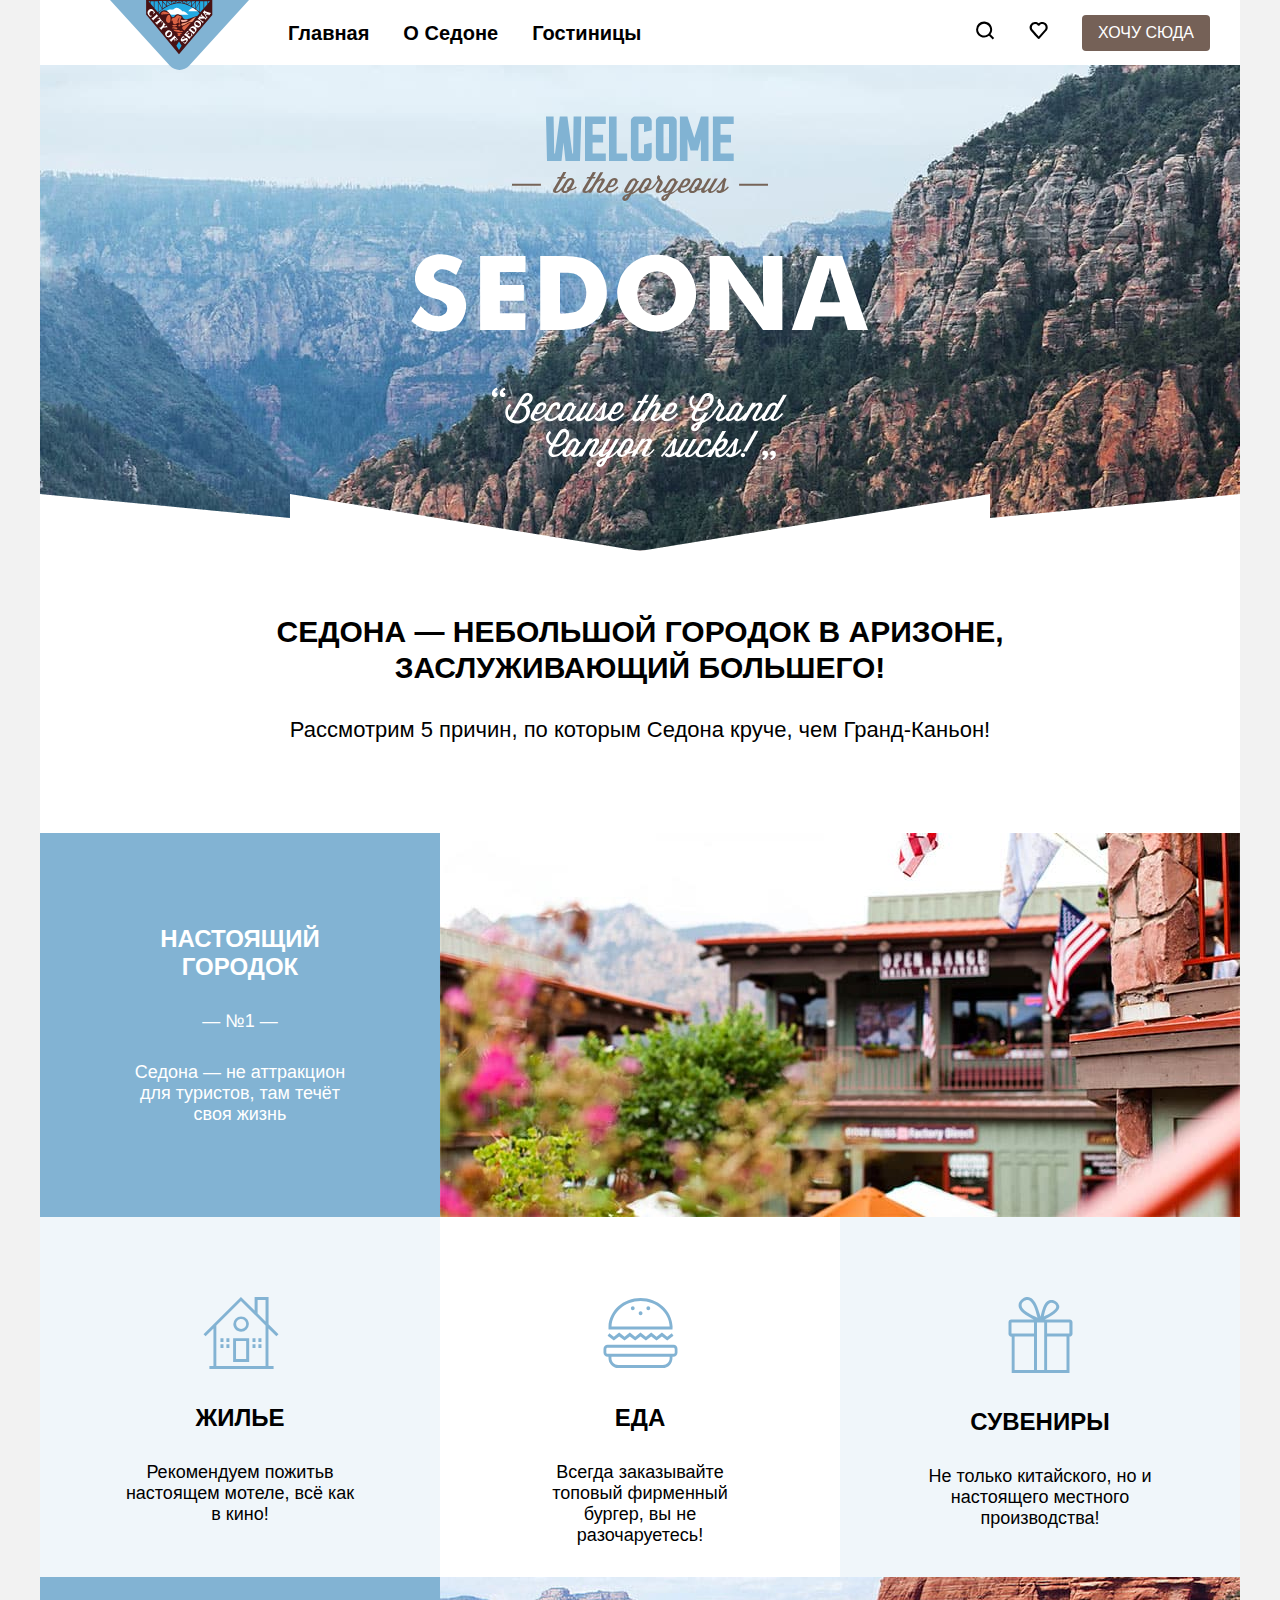
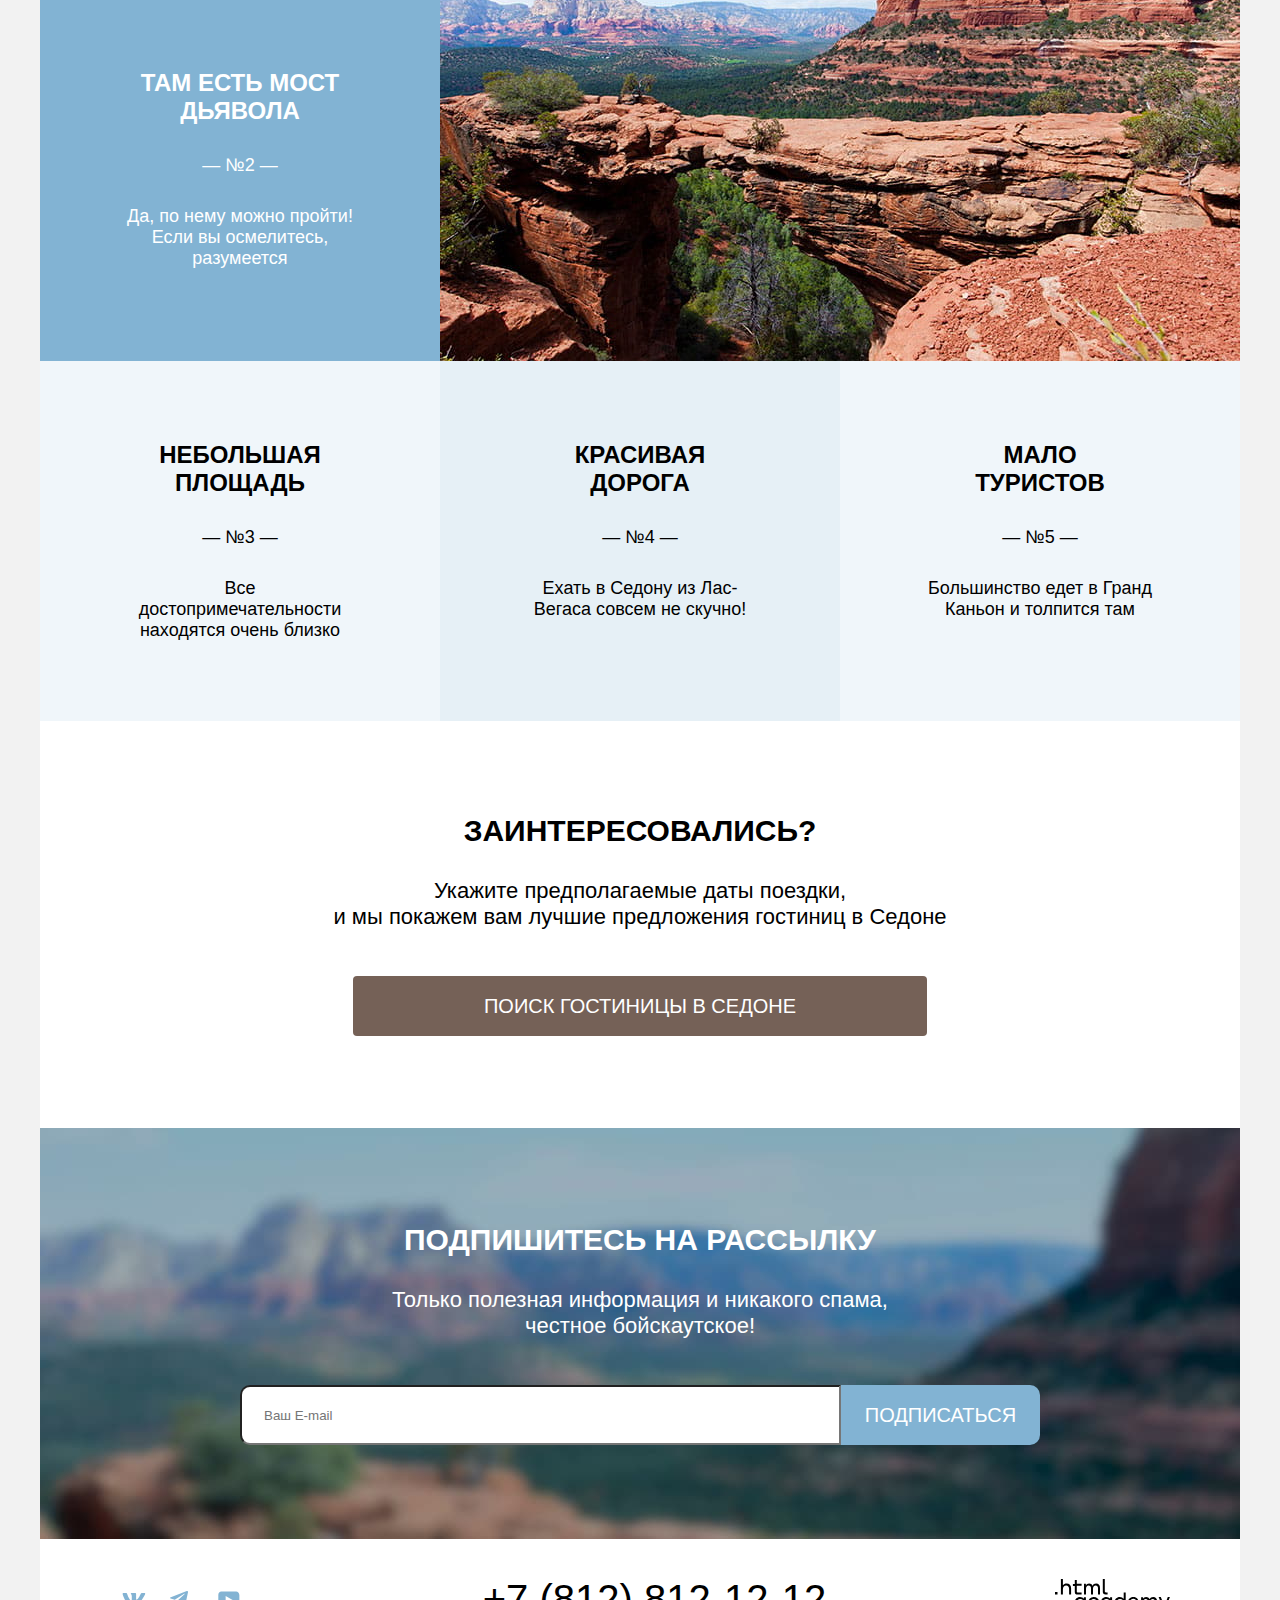
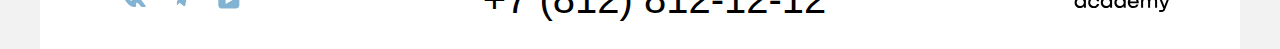
==== index.html @ fc31dc66 "стили" ====
<!DOCTYPE html>
<html lang="ru">
<head>
  <meta charset="UTF-8" />
  <meta http-equiv="X-UA-Compatible" content="IE=edge" />
  <meta name="viewport" content="width=device-width, initial-scale=1.0" />
  <link rel="stylesheet" href="styles/styles.css">
  <title>Седона</title>
</head>

<body>

  <!-- шапка сайта -->
  <header class="main_header">
    <nav class="navigation">
      <a href="index.html" class="navigation-logo">
        <img class="header-logo" src="images/logo.svg" width="139" height="70" alt="Логотип">
      </a>

      <div class="navigation-menu">
        <ul class="navigation-list">
          <li class="navigation-item">
            <a class="navigation-link" href="index.html">Главная</a>
          </li>
          <li class="navigation-item">
            <a class="navigation-link" href="about.html">О Седоне</a>
          </li>
          <li class="navigation-item">
            <a class="navigation-link" href="catalog.html">Гостиницы</a>
          </li>
        </ul>

        <!-- меню пользователя -->
        <ul class="navigation-user">
          <li class="navigation-item">
            <a class="navigation-link-user" href="#">
              <svg class="navigation-icon" aria-hidden="true" focusable="false" width="19" height="19" fill="none" xmlns="http://www.w3.org/2000/svg">
                <path fill="#000" d="m18.16 17.05-3.71-3.7c1-1.3 1.7-3 1.7-4.9 0-4.4-3.6-8-8.02-8a8.12 8.12 0 0 0-8.02 8.1 8.03 8.03 0 0 0 12.93 6.3l3.71 3.7 1.4-1.5Zm-10.03-2.5c-3.31 0-6.02-2.7-6.02-6a6.03 6.03 0 0 1 12.04 0c0 3.3-2.71 6-6.02 6Z"/>
              </svg>
              <span class="visually_hidden">
                Поиск
              </span>
            </a>
          </li>
          <li class="navigation-item">
            <a class="navigation-link-user" href="#">
              <svg class="navigation-icon" aria-hidden="true" focusable="false" width="19" height="17" fill="none" xmlns="http://www.w3.org/2000/svg">
                <path fill="#000" d="M9.58 17c-.3 0-.6-.1-.8-.4-5.42-6.1-6.73-7.5-7.03-7.9A5.4 5.4 0 0 1 6.16 0c1.31 0 2.51.5 3.52 1.3a5.47 5.47 0 0 1 9.03 4.1c0 1.3-.5 2.5-1.31 3.4l-7.02 7.9c-.2.2-.4.3-.8.3ZM3.56 7.5c.3.4 3.51 4 6.12 6.9l6.21-7c.5-.5.7-1.2.7-2 0-1.8-1.5-3.3-3.3-3.3-1 0-2 .5-2.71 1.3-.3.3-.6.4-.9.4-.3 0-.6-.2-.8-.4a3.7 3.7 0 0 0-2.71-1.3c-1.8 0-3.31 1.5-3.31 3.3-.1.9.3 1.6.7 2.1-.1 0-.1 0 0 0Z"/>
              </svg>
              <span class="visually_hidden">
                Избранное
              </span>
            </a>
          </li>
          <li class="navigation-item">
            <a class="button want-link" href="#">Хочу сюда</a>
          </li>
        </ul>
      </div>
    </nav>
  </header>
  <main class="main-container main_index">

    <!-- Главный баннер -->
    <section class="main_banner">
        <h1 class="visually_hidden">Седона</h1>
        <img class="welcome" src="images/welcome.svg" width="458 " height="352" alt="Приветствие">
        <div class="mask">
          <img src="images/mask.png" class="mask_image" width="1200px" height="57px">
        </div>
    </section>

    <div class="main_information">
      <p class="main_information_title">Седона — небольшой городок в Аризоне,<br>
        заслуживающий большего!</p>
      <p class="causes">Рассмотрим 5 причин, по которым Седона круче, чем Гранд-Каньон!</p>
    </div>

    <!-- Блок с преимуществами -->
    <section class="advantages">
      <h2 class="visually_hidden">Преимущества</h2>
      <ol class="advantages_list">
        <li class="advantages_item">
          <div class="advantages_item_block">
            <div class="advantages_block">
              <h3 class="advantages_title">Настоящий городок</h3>
              <p class="advantages_number">— №1 —</p>
              <p class="advantages_description">Седона — не аттракцион для туристов, там течёт своя жизнь</p>
            </div>
          </div>
          <img class="advanatages_image" src="images/photo-1.jpg" width="800" height="384" alt="Изображение отеля">
        </li>
        <div class="services">
          <ul class="advanatges_services">
            <li class="services_item">
              <div class="advantages_block">
                <img class="services_image" src="images/housing-icon.svg" alt="Иконка жилья">
                <h3 class="advantages_title">Жилье</h3>
                <p class="advantages_description">Рекомендуем пожитьв настоящем мотеле, всё как в кино!</p>
              </div>
            </li>
            <li class="services_item">
              <div class="advantages_block">
                <img class="services_image" src="images/meal-icon.svg" alt="Иконка еды">
                <h3 class="advantages_title item_food">Еда</h3>
                <p class="advantages_description">Всегда заказывайте топовый фирменный бургер, вы не разочаруетесь!</p>
              </div>
            </li>
            <li class="services_item">
              <div class="advantages_block">
                <img class="services_image" src="images/souvenirs-icon.svg" alt="Иконка подарка">
                <h3 class="advantages_title">Сувениры</h3>
                <p class="advantages_description">Не только китайского, но и настоящего местного производства!</p>
              </div>
            </li>
          </ul>
        </div>
        <li class="advantages_item">
          <div class="advantages_item_block">
            <div class="advantages_block">
              <h3 class="advantages_title">Там есть мост дьявола</h3>
              <p class="advantages_number">— №2 —</p>
              <p class="advantages_description">Да, по нему можно пройти! Если вы осмелитесь, разумеется</p>
            </div>
          </div>
          <img class="advanatages_image" src="images/photo-2.jpg" width="800" height="384" alt="Изображение каньона">
        </li>
        <div class="services">
          <ul class="advanatges_services">
            <li class="services_item ">
              <div class="advantages_block">
                <h3 class="advantages_title">Небольшая площадь</h3>
                <p class="advantages_number">— №3 —</p>
                <p class="advantages_description">Все достопримечательности находятся очень близко</p>
              </div>
            </li>
            <li class="services_item road_item">
              <div class="advantages_block">
                <h3 class="advantages_title">Красивая дорога</h3>
                <p class="advantages_number">— №4 —</p>
                <p class="advantages_description">Ехать в Седону из Лас-Вегаса совсем не скучно!</p>
              </div>
            </li>
            <li class="services_item">
              <div class="advantages_block">
                <h3 class="advantages_title">Мало <br>туристов</h3>
                <p class="advantages_number">— №5 —</p>
                <p class="advantages_description">Большинство едет в Гранд Каньон и толпится там</p>
              </div>
            </li>
          </ul>
        </div>
      </ol>
    </section>

    <!-- Форма поиска гостинницы -->
    <section class="question_block">
      <h2 class="visually_hidden">Форма поиска гостинницы</h2>
      <p class="title_text_question">Заинтересовались?</p>
      <p class="description_text">Укажите предполагаемые даты поездки,<br>и мы покажем вам лучшие предложения гостиниц в
        Седоне
      </p>
      <button class="search_button" type="submit">Поиск гостиницы в Седоне</button>
    </section>

    <!-- Форма подписи -->
    <section class="subscription">
      <h2 class="visually_hidden">Форма подписки на рассылку</h2>
      <p class="title_text_subscription">Подпишитесь на рассылку</p>
      <p class="description_text">Только полезная информация и никакого спама, <br>честное бойскаутское!</p>
      <form class="subscription_form" action="https://echo.htmlacademy.ru/courses" method="post">
        <input class="input_type_form" type="email" name="Ваш E-mail" placeholder="Ваш E-mail" required>
        <button class="subscription_button" type="submit">Подписаться</button>
      </form>
    </section>

  </main>

  <!-- Футер -->
  <footer>
    <div class="footer_container">
      <section class="social">
        <h2 class="visually_hidden">Ссылки на социальные сети</h2>
        <ul class="footer_social_list">
          <li class="footer_social_item">
            <a class="footer_social_link" href="#">
              <img class="social_icon" src="images/vk.svg" width="24" height="14" alt="Социальная сеть Вконтакте">
            </a>
          </li>
          <li class="footer_social_item">
            <a class="footer_social_link" href="#">
              <img class="social_icon" src="images/tg.svg" width="18" height="16" alt="Телеграм">
            </a>
          </li>
          <li class="footer_social_item">
            <a class="footer_social_link" href="#">
              <img class="social_icon" src="images/youtube.svg" width="22" height="18" alt="Ютуб">
            </a>
          </li>
        </ul>
      </section>
      <section class="footer_contacts">
        <h2 class="visually_hidden">Контакты</h2>
        <a class="contacts_phone" href="+7 (812) 812-12-12">+7 (812) 812-12-12</a>
      </section>
      <section class="footer_copiright">
        <h2 class="visually_hidden">Копирайт</h2>
        <a class="copiright_link" href="https://up.htmlacademy.ru/htmlcss/34/module/3/item/13" target="_blank">
          <img class="copiright" src="images/Logo-academy.svg" width="115" heigth="34" alt="Копирайт htmlacademy">
        </a>
      </section>
    </div>
  </footer>
</body>

</html>
---- styles/styles.css ----
@font-face {
  font-family: "PT Sans";
  src: url("fonts.woff2") format("woff2"),
       url("fonts.woff") format("woff");
  font-weight: 400;
  font-style: normal;
  font-display: swap;
}

@font-face {
  font-family: "PT Sans";
  src: url("fonts.woff2") format("woff2"),
       url("fonts.woff") format("woff");
  font-weight: 700;
  font-style: normal;
  font-display: swap;
}

.visually_hidden {
  position: absolute;
  width: 1px;
  height: 1px;
  margin: -1px;
  padding: 0;
  border: 0;
  clip: rect(0 0 0 0);
  overflow: hidden;
}

html {
  width: 1280px;
  height: auto;
  margin: 0 auto;
}

body {
  margin: 0 auto;
  display: flex;
  min-height: 100%;
  flex-direction: column;
  font-family: "PT-Sans", sans-serif;
  font-size: 18px;
  line-height: 21px;
  background-color: #f2f2f2;
  color: #000000;
  width: 1200px;
}

main {
  /*background-color: #FFFFFF;*/
  flex-grow: 1;
}

.main-container {
  flex-grow: 1;
}
.main-inner {
  flex-grow: 1;
}

button {
  font-family: inherit;
  font-size: 20px;
  line-height: 36px;
  color: #FFFFFF;
  text-transform: uppercase;
  text-align: center;
}

/* шапка сайта */

.navigation-logo{
  display: block;
  margin-left: 70px;
  width: 139px;
  margin-bottom: -10px;
  z-index: 1;
}

.navigation {
  display: flex;
  width: 100%;
  margin: 0 auto;
  background-color: #FFFFFF;
}

.navigation-menu {
  display: flex;
  width: 1200px;
  margin: 0 auto;
}

.navigation-list {
  display: flex;
  flex-wrap: wrap;
  padding: 0;
  margin: 0;
  width: 390px;
  margin-right: auto;
  margin-left: 39px;
  align-items: center;
}

/* меню пользователя */
.navigation-user {
  display: flex;
  flex-wrap: nowrap;
  padding: 0;
  margin: 0;
  width: 264px;
  align-items: center;
}

.navigation-item {
  align-items: center;
  margin-right: 34px;
  list-style-type: none;
  /*padding: 12px 24px;*/
}

.navigation-item:last-child {
  margin-right: 0;
}

.navigation-link{
  /*position: relative;*/
  display: block;
  color: #000000;
  font-size: 20px;
  line-height: 26px;
  font-weight: 700;
  text-align: center;
  text-decoration: none;
}

.navigation-link:hover {
  display: inline;
  border-bottom: 2px solid #756257;
  padding-bottom: 20px;
}

.navigation-icon {
  top: 0;
  right: 0;
  bottom: 0;
  left: 0;
  margin: auto;
  fill: #000000;
}

.button {
  display: inline-block;
  box-sizing: border-box;
  border: none;
  text-align: center;
  font-size: 16px;
  line-height: 20px;
  padding: 8px 16px;
  background-color: #756157;
  color: #FFFFFF;
  text-transform: uppercase;
  border-radius: 4px;
  cursor: pointer;
  text-decoration: none;
}

.want-link:hover {
  background-color: #615048;
}

.want-link:focus-visible {
  background-color: #615048;
}

.want-link:active {
  background-color: #756157;
  color:rgba(255, 255, 255, 0.3);
  cursor: default;
}

/* основной контент */
.main_index {
  background-color: #9c9797;
}

.main_banner {
 background-image: url("../images/main-banner.jpg");
 background-size: 100% auto;
 background-repeat: no-repeat;
 padding-top: 51px;
 }

.mask {
  width: 100%;
  height: 57px;
}

.welcome {
  display: block;
  margin: 0 auto;
  margin-bottom: 26px;

}

.main_information {
  background-color: #FFFFFF;
  font-size: 30px;
  line-height: 36px;
  font-weight: 700;
  text-align: center;
  text-transform: uppercase;
  padding-top: 63px;
  padding-bottom: 90px;
 }

.main_information_title {
  margin-top: 0;
  margin-bottom: 31px;
}

 .causes {
  font-size: 22px;
  line-height: 26px;
  font-weight: 400;
  text-align: center;
  text-transform: none;
  margin-top: 0;
  margin-bottom: 0;
 }

.advantages {
  background-color: #ffffff;
}

.advantages_list {
  display: flex;
  flex-direction: column;
  margin: 0;
  padding: 0;
}

 .advantages_item {
  display: flex;
  text-align: center;
  width: 100%;
 }

.services {
  width: 100%;
}

.advanatges_services {
  display: flex;
  justify-content: space-between;
  text-align: center;
  padding: 0;
  width: 100%;
}

.services_item {
  display: flex;
  flex-direction: column;
  width: 400px;
  padding: 80px 85px;
  background-color:#ffffff;
}

.services_image {
  margin-bottom: 30px;
}

.services_item:nth-child(2n+1) {
  background: rgba(131, 179, 211, 0.12);
}

.item_food {
  background-color: rgba(255, 255, 255, 1);
}

.road_item {
 background-color: rgba(131, 179, 211, 0.2);
}

.advantages_item_block {
  background-color: #82B3D3;
  color: #FFFFFF;
  text-align: center;
  padding: 92px 85px;
 }

.advantages_block {
  display: block;
  width: 230px;
  height: 200px;
}

 .advantages_title {
  font-size: 24px;
  line-height: 28px;
  text-transform: uppercase;
  margin-top: 0;
  margin-bottom: 30px;
 }

 .advantages_number {
  margin-top: 0;
  margin-bottom: 30px;
 }

 .advantages_description {
  font-size: 18px;
  line-height: 21px;
  margin: 0;
 }

 /* форма с вопросом */
.question_block {
  background-color: #FFFFFF;
  text-align: center;
  font-size: 22px;
  line-height: 26px;
  padding-top: 92px;
  padding-bottom: 92px;
}

.title_text_question {
  font-size: 30px;
  line-height: 36px;
  font-weight: 700;
  text-transform: uppercase;
  margin-top: 0;
  margin-bottom: 29px;
}

.description_text {
  margin-top: 0;
  margin-bottom: 56px;
}

.search_button {
  border-style: none;
  width: 574px;
  height: 60px;
  padding: 12px 16px;
  background-color: #756157;
  border-radius: 4px;
}

/* Форма подписи */
.form {
  width: 800px;
}

.subscription_form {
  display: flex;
  width: 800px;
  margin: 0 auto;
}

 .subscription {
  display: flex;
  flex-direction: column;
  background-color: #82B3D3;
  background-image: url("../images/shape-background.jpg");
  background-size: 100% auto;
  background-repeat: no-repeat;
  color: #FFFFFF;
  font-size: 22px;
  line-height: 26px;
  text-align: center;
  font-size: 22px;
  line-height: 26px;
  padding: 94px 0;
 }

 .title_text_subscription {
  font-size: 30px;
  line-height: 36px;
  font-weight: 700;
  text-transform: uppercase;
  margin-top: 0;
  margin-bottom: 29px;
}

.description_text {
  margin-bottom: 46px;
  font-weight: 400;
}

.input_type_form {
  display: block;
  width: 556px;
  padding: 20px 22px;
  border-radius: 10px 0px 0px 10px;
}

.subscription_button {
  border-style: none;
  width: 200px;
  height: 60px;
  border-radius: 0 10px 10px 0;
  padding: 12px 16px;
}

/* Футер */
footer {
  background-color: #FFFFFF;
}

.footer_container {
  display: flex;
  justify-content: space-between;
  width: 1060px;
  margin: 0 auto;
  padding-top: 40px;
  padding-bottom: 30px;
}

.footer_social_list {
  display: flex;
  flex-wrap: wrap;
  list-style-type: none;
  margin: 0;
  padding-left: 0;
}

.footer_social_item {
  align-items: center;
  width: 48px;
  height: 40px;
}

.footer_social_link {
  display: block;
  width: 24px;
  height: 18px;
  padding: 12px;
  background-color: #FFFFFF;
  align-content: center;
}

.vk {
  background-image: url("images/vk.svg");
}

.social {
  max-width: 144px;
}

.footer_contacts {
  display: flex;
  max-width: 720px;
  justify-content: center;
}

.contacts_phone {
  font-size: 40px;
  line-height: 40px;
  text-align: center;
  text-decoration: none;
  color: #000000;
}

.inner-header-title {
  margin-top: 0;
  margin-bottom: 10px;
  font-size: 60px;
  line-height: 78px;
}

/* хлебные крошки */
.breadcrumbs_block {
  margin-bottom: 40px;
}

.breadcrumbs {
  display: flex;
  flex-direction: row;
  flex-wrap: nowrap;
  margin: 0;
  padding: 0;
}

.breadcrumbs-item {
  list-style-type: none;
  margin-right: 10px;

}

.breadcrumbs-link {
  /*display: block;*/
  font-weight: 400;
  font-size: 16px;
  line-height: 21px;
  color: #FFFFFF;
  text-decoration: none;
}

.breadcrumbs-item:last-child {
  margin-right: 0;
}

.navigation_arrow {
  /*display: block;*/
  padding: 0 auto;
  width: 7px;
  height: 8px;
  margin-right: 1px;
  align-items: center;
}

.filter-block {
  width: 1060px;
  margin: 35px auto 70px auto;
}

.catalog-products {
  background-color: #82B3D3;
  background-image: url("../images/background-filter.jfif");
  background-size: 100% auto;
  background-repeat: no-repeat;
  color: #FFFFFF;
  font-weight: 700;
  border: 1px solid rgba(0,0,0,0);
  background-clip: padding-box;
}

.catalog-filter {
  display: flex;
}

.catalog_filter_wrapper {
  display: flex;
}

.filter_form {
  display: flex;
}

.range {
  display: flex;
  flex-direction: column;
}

.range_wrapper_inputs {
  display: flex;
}

.catalog_filter_label {
  position: absolute;
  right: 14px;
  font-weight: 400;
  color: #fff;
  opacity: 0.3;
}


.min,
.max {
  position: relative;
}

.max {
  margin-left: -2px;
}

.range_input {
  width: 144px;
  background-color:rgba(255, 255, 255, 0);
  border: 2px solid #FFFFFF;
  color: #fff;
}

.min_input,
.max_input {
  padding: 14px 14px 14px 18px;
}

.min_input {
  border-radius: 4px 0 0 4px;
}
.max_input {
  border-radius: 0 4px 4px 0;
}

.hotel-cards {
  display: flex;
  flex-direction: column;
  margin: 0 auto;
  background-color: #FFFFFF;
}

.hotel-cards::after {
  content:'';
  position: relative;
  bottom: 115px;
  left: 72px;
  width: 1055px;
  border-bottom: 1px solid #E6E6E6;
  transform: rotate(180deg);
}

.hotel-cards-wrapper {
  display: flex;
  width: 1060px;
  margin: 50px auto 56px;
}

.catalog-filter-title {
  font-size: 20px;
  line-height: 26px;
}

.catalog-filter-item {
  font-size: 18px;
  line-height: 21px;
  font-weight: 400;
}

.button_accept {
  width: 160px;
  height: 48px;
  border: none;
  border-radius: 4px;
  font-size: 16px;
  line-height: 20px;
  font-weight: 700;
  text-align: center;
  background-color: #82B3D3;
  cursor: pointer;
}

.button_accept:hover {
  background-color:#68A2CA;
}

.button_accept:focus-visible {
  background-color:#68A2CA;
  }

.button_accept:active {
  background-color:#82B3D3;
  color: rgba(255, 255, 255, 0.3);
}

.reset-links {
  font-size: 16px;
  line-height: 20px;
  font-weight: 400;
  text-align: center;
  cursor: pointer;
}

.reset-links:hover {
  opacity: 0.6;
}

.reset-links:focus-visible {
  border: 3px solid #83B3D3;
}
.reset-links:active {
  opacity: 0.3;
}

/* панель сортировки */
.number_of_hotels {
  font-size: 30px;
  line-height: 36px;
  font-weight: 700;
  text-transform: uppercase;
  margin-top: 0;
  margin-bottom: 0;
  margin-right: 191px;
}

.grid_toggle_wrapper {
  display: flex;
  width: 170px;
  height: 48px;
  align-items: center;
  justify-content: center;

}

.card_grid_toggle {
  padding: 14px 15px;
  margin-right: 8px;
  border: 2px solid #E5E5E5;
  border-radius: 4px;
  width: 16px;
  height: 14px;

}

.card_grid_toggle:last-child {
margin-right: 0;
}

.card_grid_toggle:hover {
  border: 2px solid #000000;
}

.card_grid_toggle:focus-visible {
  border: 2px solid #68A2CA;
}

.card_grid_toggle:active {
  border: 2px solid #000000;
}

.select-control {
  display: block;
  font-family: "PT-Sans", sans-serif;
  font-size: 18px;
  margin-right: 78px;
}

.sorting_container {
  margin-right: auto;
}

/* карточка товара */
.card {
  display: flex;
  width: 340px;
  flex-grow: 1;
}

.product-list {
  display: grid;
  gap: 20px;
  grid-template-columns: 340px 340px 340px;
  margin-left: auto;
  margin-right: auto;
  padding-left: 0;
  width: 1060px;
}

.product-card-content {
  display: flex;
  flex-direction: column;
  padding: 20px;
  width: 300px;
  /*flex-grow: 1;*/
}

.card-text {
  display: flex;
  flex-direction: column;
  flex-grow: 1;
}

.card-button {
  display: flex;
  flex-direction: column;
  margin-top: auto;
}

.product-card-title {
  font-size: 24px;
  line-height: 28px;
}

.product-card-link {
  text-decoration: none;
  color: #000000;
  /*align-content: center;*/
  width: 300px;
}

.product-card-image {
  margin-left: auto;
  margin-right: auto;
}

.product-card-price {
  color: #000000;
  font-weight: 400;
}

.product-card-button {
  font-size: 16px;
  line-height: 20px;
  text-align: center;
  text-decoration: none;
  width: 140px;
}

.detailed {
  background-color: #756157;
  color: #FFFFFF;
  text-transform: uppercase;
}

.detailed:hover {
  background-color:#615048;
}

.detailed:focus-visible {
  background-color:#615048;
  }

.detailed:active {
  background-color:#756157;
  color: rgba(255, 255, 255, 0.3);
}


.favourites {
  background-color: #82B3D3;
  color: #FFFFFF;
  text-transform: uppercase;
}

.favourites:hover {
  background-color:#68A2CA;
}

.favourites:focus-visible {
  background-color:#68A2CA;
  }

.favourites:active {
  background-color:#82B3D3;
  color: rgba(255, 255, 255, 0.3);
}

.card:nth-child(2) .favourites {
  background-color:#7DB54F;
  color: #ffffff;
}


.product-rating {
  font-size: 16px;
  line-height: 20px;
  text-align: center;
  text-decoration: none;
  text-transform: uppercase;
}

.product-rating{
  width: 140px;
  background-color: #F2F2F2;
}

/* Пагинация */
.pagination {
  display: grid;
  width: 400px;
  grid-template-columns: 68px 68px 68px 68px 68px 60px;
  grid-template-rows: 60px;
  row-gap: 8px;
  margin: 0;
  padding-left: 0;
}

.paginaton-item {
  display: block;
  list-style-type: none;
  text-align: center;
}

.pagination-link {
  display: block;
  width: 60px;
  height: 60px;
  box-sizing: border-box;
  padding: 12px 24px;
  font-size: 20px;
  line-height: 36px;
  font-weight: 700;
  text-decoration: none;
  color: #FFFFFF;
  background-color: #82B3D3;
  border-radius: 4px;
}

.pagination-link:last-child {
  padding: 12px 18px;
}

.pagination-link:hover {
  background-color: #68A2CA;
 }

.pagination-link:focus-visible {
  background-color: #68A2CA;
 }

.pagination-link:active {
  background-color: #82B3D3;
  color: rgba(255, 255, 255, 0.3);
 }

.first-link {
  color:#000000;
  background-color: #F2F2F2;
}
.first-link:hover {
  color:#000000;
  background-color: #F2F2F2;
}

.first-link:active {
  color:#000000;
  background-color: #F2F2F2;
}

.pagination-block {
  display: flex;
  flex-direction: row;
  justify-content: space-between;
  width: 1056px;
  margin: 30px auto 25px;
}

.number-of-cards {
  display: flex;

}

/* Форма подписи */
.subscription_inner {
  display: flex;
  flex-direction: column;
  color: #000000;
  background-color: #ffffff;
  font-size: 22px;
  line-height: 26px;
  text-align: center;
  font-size: 22px;
  line-height: 26px;
  padding: 94px 0;
}

.subscription_button {
  background-color: #82B3D3;
  color: #FFFFFF;
}

.subscription_button:hover {
  background-color:#68A2CA;
}

.subscription_button:focus-visible {
  background-color:#68A2CA;
  }

.subscription_button:active {
  background-color:#82B3D3;
  color: rgba(255, 255, 255, 0.3);
}

.title_inner {
  color: #000000;
}

.description_inner {
  color: #000000;
}
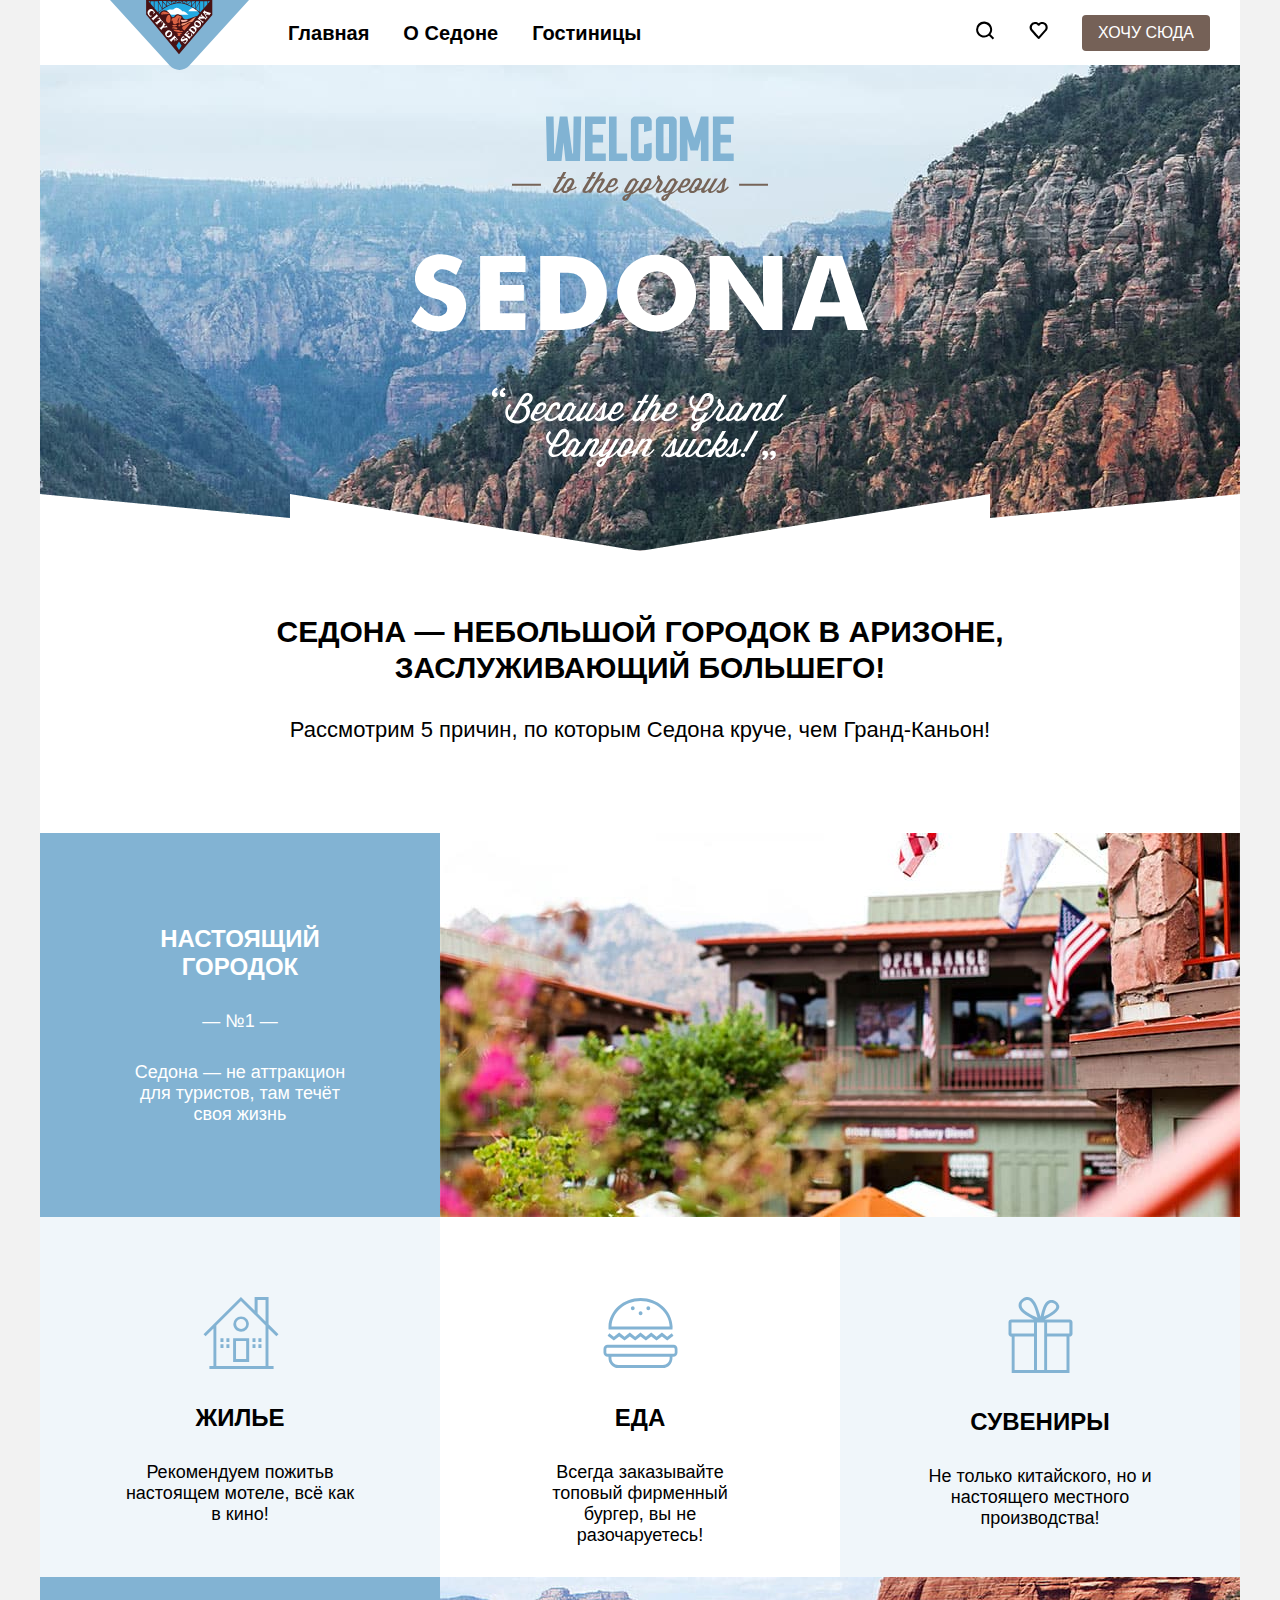
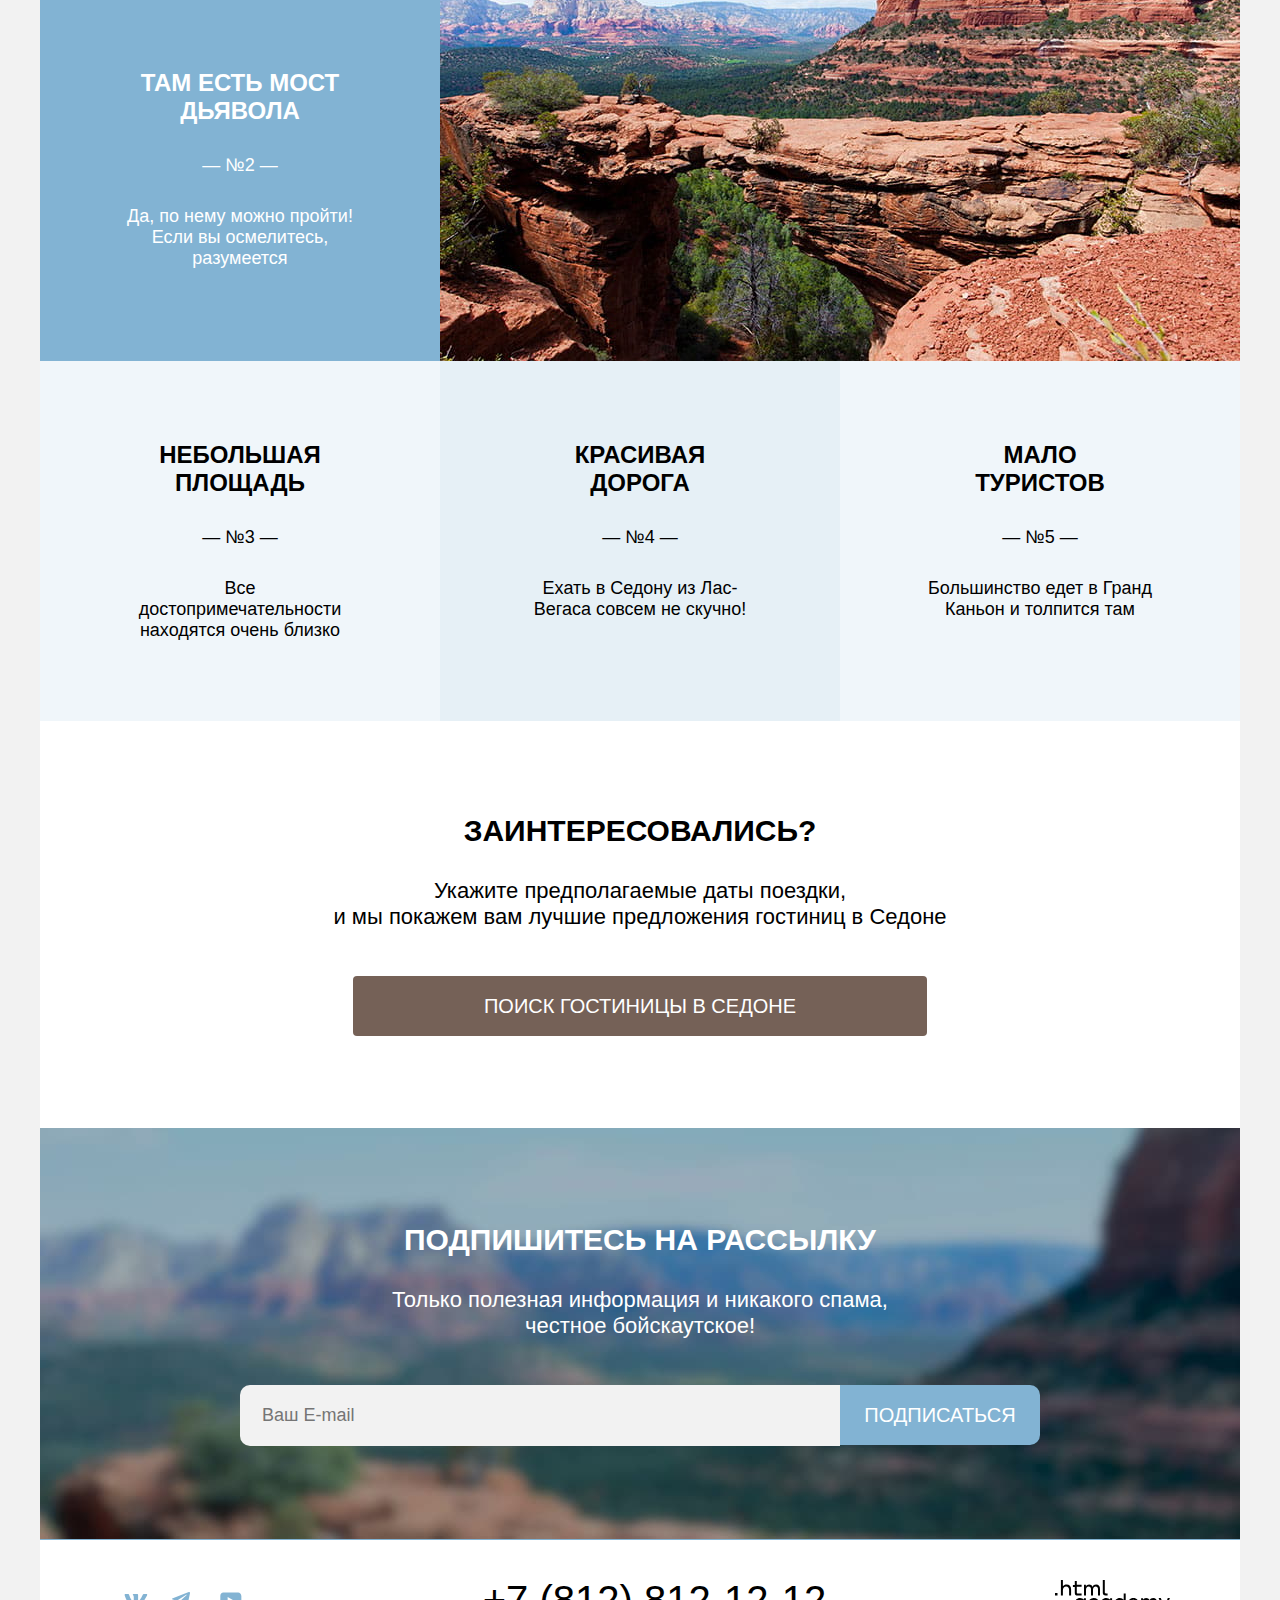
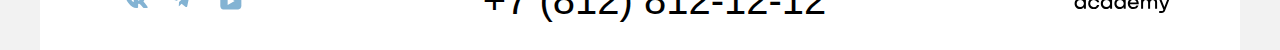
==== commit 5db11983: "23" ====
--- a/index.html
+++ b/index.html
@@ -16,7 +16,6 @@
       <a href="index.html" class="navigation-logo">
         <img class="header-logo" src="images/logo.svg" width="139" height="70" alt="Логотип">
       </a>
-
       <div class="navigation-menu">
         <ul class="navigation-list">
           <li class="navigation-item">
--- a/styles/styles.css
+++ b/styles/styles.css
@@ -115,7 +115,6 @@
   align-items: center;
   margin-right: 34px;
   list-style-type: none;
-  /*padding: 12px 24px;*/
 }
 
 .navigation-item:last-child {
@@ -123,7 +122,6 @@
 }
 
 .navigation-link{
-  /*position: relative;*/
   display: block;
   color: #000000;
   font-size: 20px;
@@ -199,7 +197,6 @@
   display: block;
   margin: 0 auto;
   margin-bottom: 26px;
-
 }
 
 .main_information {
@@ -432,15 +429,11 @@
 
 .footer_social_link {
   display: block;
-  width: 24px;
+  width: 21px;
   height: 18px;
-  padding: 12px;
+  padding: 12px 14px;
   background-color: #FFFFFF;
   align-content: center;
-}
-
-.vk {
-  background-image: url("images/vk.svg");
 }
 
 .social {
@@ -468,6 +461,67 @@
   line-height: 78px;
 }
 
+.social-icon-vk {
+  fill: #83B3D3;
+}
+
+.social-icon-vk:hover {
+  fill: #68A2CA;
+}
+
+.social-icon-vk:active {
+  fill: rgba(104, 162, 202, 0.3);
+}
+
+.social-icon-tg {
+  fill: #83B3D3;
+}
+
+.social-icon-tg:hover {
+  fill: #68A2CA;
+}
+
+.social-icon-tg:active {
+  fill: rgba(104, 162, 202, 0.3);
+}
+
+.social-icon-yt {
+  fill: #83B3D3;
+}
+
+.social-icon-yt:hover {
+  fill: #68A2CA;
+}
+
+.social-icon-yt:active {
+  fill: rgba(104, 162, 202, 0.3);
+}
+
+.contacts_phone {
+  color: #000000;
+}
+
+.contacts_phone:hover {
+  color: #756157;
+}
+
+.contacts_phone:active {
+  color: rgba(117, 97, 87, 0.3);
+}
+
+.logo-academy {
+  fill: #000000;
+}
+
+.logo-academy:hover {
+  fill: #756157;
+}
+
+.logo-academy:active {
+  fill: rgba(117, 97, 87, 0.3);
+}
+
+
 /* хлебные крошки */
 .breadcrumbs_block {
   margin-bottom: 40px;
@@ -484,11 +538,22 @@
 .breadcrumbs-item {
   list-style-type: none;
   margin-right: 10px;
-
-}
+}
+
+.breadcrumbs-icon {
+  fill: #ffffff;
+}
+
+.breadcrumbs-icon:hover {
+  fill: rgba(255, 255, 255, 0.6);
+}
+
+.breadcrumbs-icon:active {
+  fill: rgba(255, 255, 255, 0.3);
+}
+
 
 .breadcrumbs-link {
-  /*display: block;*/
   font-weight: 400;
   font-size: 16px;
   line-height: 21px;
@@ -501,7 +566,6 @@
 }
 
 .navigation_arrow {
-  /*display: block;*/
   padding: 0 auto;
   width: 7px;
   height: 8px;
@@ -525,55 +589,241 @@
   background-clip: padding-box;
 }
 
-.catalog-filter {
-  display: flex;
+/* Фильтра */
+
+.catalog-filter-group {
+  padding: 0;
+  border: none;
+  width: 150px;
+}
+
+.catalog-filter-list {
+  list-style-type: none;
+  margin-top: 30px;
+  padding: 0;
+  margin-bottom: 0;
+}
+
+.catalog-filter-item {
+  font-size: 18px;
+  line-height: 21px;
+  font-weight: 400;
+  margin-bottom: 15px;
+}
+
+.catalog-filter-item:last-child {
+  margin-bottom: 0;
+}
+
+
+/* Фильтр инфраструктуры */
+.catalog_filter_infrastructure {
+  display: flex;
+  width: 150px;
+  height: 150px;
+}
+
+.control {
+  position: relative;
+  display: block;
+}
+
+.control-mark {
+  position: absolute;
+  top: 0;
+  left: 0;
+  width: 20px;
+  height: 20px;
+  background-color: #fff;
+  border-radius: 4px;
+}
+
+.control-label {
+  margin-left: 40px;
+}
+
+.control:hover .control-mark {
+  background: rgba(255, 255, 255, 0.6);
+}
+
+.control:active .control-mark {
+  background: rgba(255, 255, 255, 0.3);
+}
+
+.control-input:disabled .control-mark {
+  border-color: #242424;
+}
+
+.control-input[type="checkbox"]:checked + .control-mark::after,
+.control-input[type="checkbox"]:checked + .control-mark::before {
+  position: absolute;
+  top: 0;
+  left: 4px;
+  width: 12px;
+  height: 10px;
+  content: url("../images/Vector_check.svg");
+}
+
+
+/* Фильтр тип жилья */
+.catalog_filter_live {
+  width: 146px;
+  margin-left: 70px;
+}
+.control-mark-radio {
+  position: absolute;
+  top: 0;
+  left: 0;
+  width: 21px;
+  height: 21px;
+  background-color: #fff;
+  border-radius: 50%;
+}
+
+.control-input[type="radio"]:checked + .control-mark-radio::before {
+  content: "";
+  position: absolute;
+  top: 5px;
+  left: 5px;
+  width: 11px;
+  height: 11px;
+  border-radius: 50%;
+  background-color: #242424
+}
+
+.control:hover .control-mark-radio {
+  background: rgba(255, 255, 255, 0.6);
+}
+
+.control:active .control-mark-radio {
+  background: rgba(255, 255, 255, 0.3);
+}
+
+.control-input:disabled .control-mark-radio {
+  border-color: #242424;
+}
+
+/* Label */
+.control-label {
+  font-weight: 400;
+  line-height: 21px;
 }
 
 .catalog_filter_wrapper {
   display: flex;
+  flex-grow: 150px 145px 518px;
+}
+
+.group_price {
+  display: flex;
+  margin-top: 34px;
+  width: 518px;
 }
 
 .filter_form {
-  display: flex;
+  flex-wrap: wrap;
+  width: 518px;
+  margin-left: 176px;
+}
+
+.control-input {
+  text-decoration: none;
 }
 
 .range {
   display: flex;
   flex-direction: column;
+  width: 288px;
+}
+
+.range_scale {
+  position: relative;
+  height: 4px;
+  margin-top: 32px;
+  background-color: rgba(255,255,255,0.3);
+}
+
+.range_bar {
+  position: absolute;
+  height: 4px;
+  background-color: rgba(255,255,255,1);
+}
+
+.range_toggle {
+  position: absolute;
+  width: 20px;
+  height: 20px;
+  background: #fff;
+  border: none;
+  border-radius: 5px;
+}
+
+.range_toggle:hover {
+  box-shadow: 0px 4px 10px rgba(0, 0, 0, 0.25);
+}
+
+.range_toggle:focus-visible {
+  border: 3px solid #83B3D3;
+  box-shadow: 0px 4px 10px rgba(0, 0, 0, 0.25);
+}
+.range_toggle:active {
+  border: 2px solid #83B3D3;
+  box-shadow: 0px 7px 15px rgba(0, 0, 0, 0.4);
+}
+.toggle_min {
+  top: -8px;
+}
+
+.toggle_max {
+  top: -8px;
+  right: -10px;
 }
 
 .range_wrapper_inputs {
   display: flex;
+  width: 288px;
+  height: 48px
+}
+
+.range_input {
+  background-color:rgba(255, 255, 255, 0);
+  width: 108px;
+  border: 2px solid #FFFFFF;
+  color: #fff;
+  appearance: textfield;
+  font-weight: 400;
+  font-size: 18px;
+  line-height: 21px;
+  padding: 14px 14px 14px 18px;
+}
+
+.range_input::-webkit-outer-spin-button,
+.range_input::-webkit-inner-spin-button {
+  appearance: none;
+  margin: 0;
 }
 
 .catalog_filter_label {
   position: absolute;
-  right: 14px;
+  right: 15px;
+  top: 14px;
   font-weight: 400;
   color: #fff;
   opacity: 0.3;
 }
 
-
 .min,
 .max {
   position: relative;
+  display: flex;
+  width: 142px;
+  height: 48px;
 }
 
 .max {
-  margin-left: -2px;
-}
-
-.range_input {
-  width: 144px;
-  background-color:rgba(255, 255, 255, 0);
-  border: 2px solid #FFFFFF;
-  color: #fff;
-}
-
-.min_input,
-.max_input {
-  padding: 14px 14px 14px 18px;
+  margin-left: 0;
+  left: 0;
+  right: 0;
 }
 
 .min_input {
@@ -581,6 +831,14 @@
 }
 .max_input {
   border-radius: 0 4px 4px 0;
+}
+
+.button-block {
+  display: flex;
+  flex-direction: column;
+  width: 160px;
+  margin-left: 70px;
+  flex-direction: column;
 }
 
 .hotel-cards {
@@ -600,7 +858,8 @@
   transform: rotate(180deg);
 }
 
-.hotel-cards-wrapper {
+.sorting-cards-wrapper {
+  position: relative;
   display: flex;
   width: 1060px;
   margin: 50px auto 56px;
@@ -609,17 +868,14 @@
 .catalog-filter-title {
   font-size: 20px;
   line-height: 26px;
-}
-
-.catalog-filter-item {
-  font-size: 18px;
-  line-height: 21px;
-  font-weight: 400;
+  padding-left: 0;
 }
 
 .button_accept {
   width: 160px;
   height: 48px;
+  padding: 0;
+  margin-bottom: 20px;
   border: none;
   border-radius: 4px;
   font-size: 16px;
@@ -675,7 +931,7 @@
 
 .grid_toggle_wrapper {
   display: flex;
-  width: 170px;
+  width: 160px;
   height: 48px;
   align-items: center;
   justify-content: center;
@@ -683,13 +939,12 @@
 }
 
 .card_grid_toggle {
-  padding: 14px 15px;
+  padding: 16px 16px;
   margin-right: 8px;
   border: 2px solid #E5E5E5;
   border-radius: 4px;
   width: 16px;
   height: 14px;
-
 }
 
 .card_grid_toggle:last-child {
@@ -708,32 +963,63 @@
   border: 2px solid #000000;
 }
 
+
+/* Сортировка */
+
 .select-control {
-  display: block;
+  width: 290px;
+  padding: 14px 20px;
   font-family: "PT-Sans", sans-serif;
   font-size: 18px;
-  margin-right: 78px;
+  margin-right: 0;
+  background-image: url("../images/arrow-select.svg");
+  background-repeat: no-repeat;
+  background-position: right 20px center;
+  border: 2px solid #E5E5E5;
+  border-radius: 4px;
+  appearance: none;
 }
 
 .sorting_container {
+  width: 290px;
   margin-right: auto;
 }
 
+.select-control:hover {
+  border: 2px solid #68A2CA;
+}
+
+.select-control:focus-visible {
+  border: 2px solid #68A2CA;
+}
+
+.select-control:active {
+  border: 2px solid #3F5E72;
+}
+
+
 /* карточка товара */
-.card {
-  display: flex;
-  width: 340px;
-  flex-grow: 1;
-}
 
 .product-list {
   display: grid;
-  gap: 20px;
-  grid-template-columns: 340px 340px 340px;
+  grid-template-columns: repeat(3, 340px);
+  gap: 18px;
+  list-style-type: none;
+  padding: 0;
   margin-left: auto;
   margin-right: auto;
-  padding-left: 0;
-  width: 1060px;
+}
+
+.deactivate-card {
+  opacity: 0.1;
+}
+
+.cards {
+  display: flex;
+  width: 340px;
+  flex-direction: column;
+  margin: auto auto;
+  flex-grow: 1;
 }
 
 .product-card-content {
@@ -741,19 +1027,21 @@
   flex-direction: column;
   padding: 20px;
   width: 300px;
-  /*flex-grow: 1;*/
+}
+
+.product-card-image {
+  margin-left: auto;
+  margin-right: auto;
+  background-color: #817570
 }
 
 .card-text {
-  display: flex;
-  flex-direction: column;
+  display: grid;
+  grid-template-rows: 60px 22px 37px 38px;
+  grid-template-columns: 140px 140px;
+  row-gap: 16px;
+  column-gap: 20px;
   flex-grow: 1;
-}
-
-.card-button {
-  display: flex;
-  flex-direction: column;
-  margin-top: auto;
 }
 
 .product-card-title {
@@ -764,13 +1052,15 @@
 .product-card-link {
   text-decoration: none;
   color: #000000;
-  /*align-content: center;*/
-  width: 300px;
-}
-
-.product-card-image {
-  margin-left: auto;
-  margin-right: auto;
+  width: 100%;
+  grid-column: 1 / -1;
+  align-content: center;
+}
+
+.product-card-type {
+  margin: 0;
+  grid-column: 1 / 2;
+  grid-row: 2 / 3;
 }
 
 .product-card-price {
@@ -779,17 +1069,21 @@
 }
 
 .product-card-button {
-  font-size: 16px;
+  font-size: 15px;
   line-height: 20px;
-  text-align: center;
+  padding: 8px 14px;
   text-decoration: none;
-  width: 140px;
+  width: 112px;
+  text-align: center;
+  align-content: center;
+  border-radius: 4px;
 }
 
 .detailed {
   background-color: #756157;
   color: #FFFFFF;
   text-transform: uppercase;
+  grid-column: 1 / 2;
 }
 
 .detailed:hover {
@@ -798,18 +1092,18 @@
 
 .detailed:focus-visible {
   background-color:#615048;
-  }
+}
 
 .detailed:active {
   background-color:#756157;
   color: rgba(255, 255, 255, 0.3);
 }
-
 
 .favourites {
   background-color: #82B3D3;
   color: #FFFFFF;
   text-transform: uppercase;
+  grid-column: 2 / 3;
 }
 
 .favourites:hover {
@@ -818,7 +1112,7 @@
 
 .favourites:focus-visible {
   background-color:#68A2CA;
-  }
+}
 
 .favourites:active {
   background-color:#82B3D3;
@@ -830,20 +1124,45 @@
   color: #ffffff;
 }
 
+.rating {
+  display: grid;
+  grid-template-rows: 37px;
+  grid-template-columns: 140px 140px;
+  grid-column: 1 / -1;
+  grid-row: 4 / 5;
+  gap: 20px;
+}
+
+.rating-wrapper {
+  display: flex;
+  flex-wrap: wrap;
+  align-items: center;
+}
+
+.star-rating {
+  margin-right: 6px;
+}
 
 .product-rating {
+  display: inline-block;
+  grid-column: 2 / 3;
+  grid-row: 1 / 2;
   font-size: 16px;
   line-height: 20px;
   text-align: center;
   text-decoration: none;
   text-transform: uppercase;
-}
-
-.product-rating{
-  width: 140px;
-  background-color: #F2F2F2;
-}
-
+  background: #e0dddd;
+  border-radius: 4px;;
+  border-radius: 4px;
+}
+
+.name {
+  font-size: 15px;
+  margin: 0;
+  width: 100%;
+  padding-top: 9px;
+}
 /* Пагинация */
 .pagination {
   display: grid;
@@ -934,6 +1253,13 @@
   padding: 94px 0;
 }
 
+.input_type_form {
+  border: none;
+  background-color: #F2F2F2;
+  font-size: 18px;
+  line-height: 21px;
+}
+
 .subscription_button {
   background-color: #82B3D3;
   color: #FFFFFF;
@@ -959,3 +1285,36 @@
 .description_inner {
   color: #000000;
 }
+
+
+/* фильтр количества товаров на странице */
+
+.quantity-hotels {
+  margin-right: 50px;
+}
+
+.select_control {
+  width: 160px;
+  font-family: "PT-Sans", sans-serif;
+  font-size: 18px;
+  line-height: 21px;
+  padding: 20px 14px;
+  background-image: url("../images/arrow-select.svg");
+  background-repeat: no-repeat;
+  background-position: right 20px center;
+  border: 2px solid #E5E5E5;
+  border-radius: 4px;
+  appearance: none;
+}
+
+.select_control:hover {
+  border: 2px solid #68A2CA;
+}
+
+.select_control:focus-visible {
+  border: 2px solid #68A2CA;
+}
+
+.select_control:active {
+  border: 2px solid #3F5E72;
+}
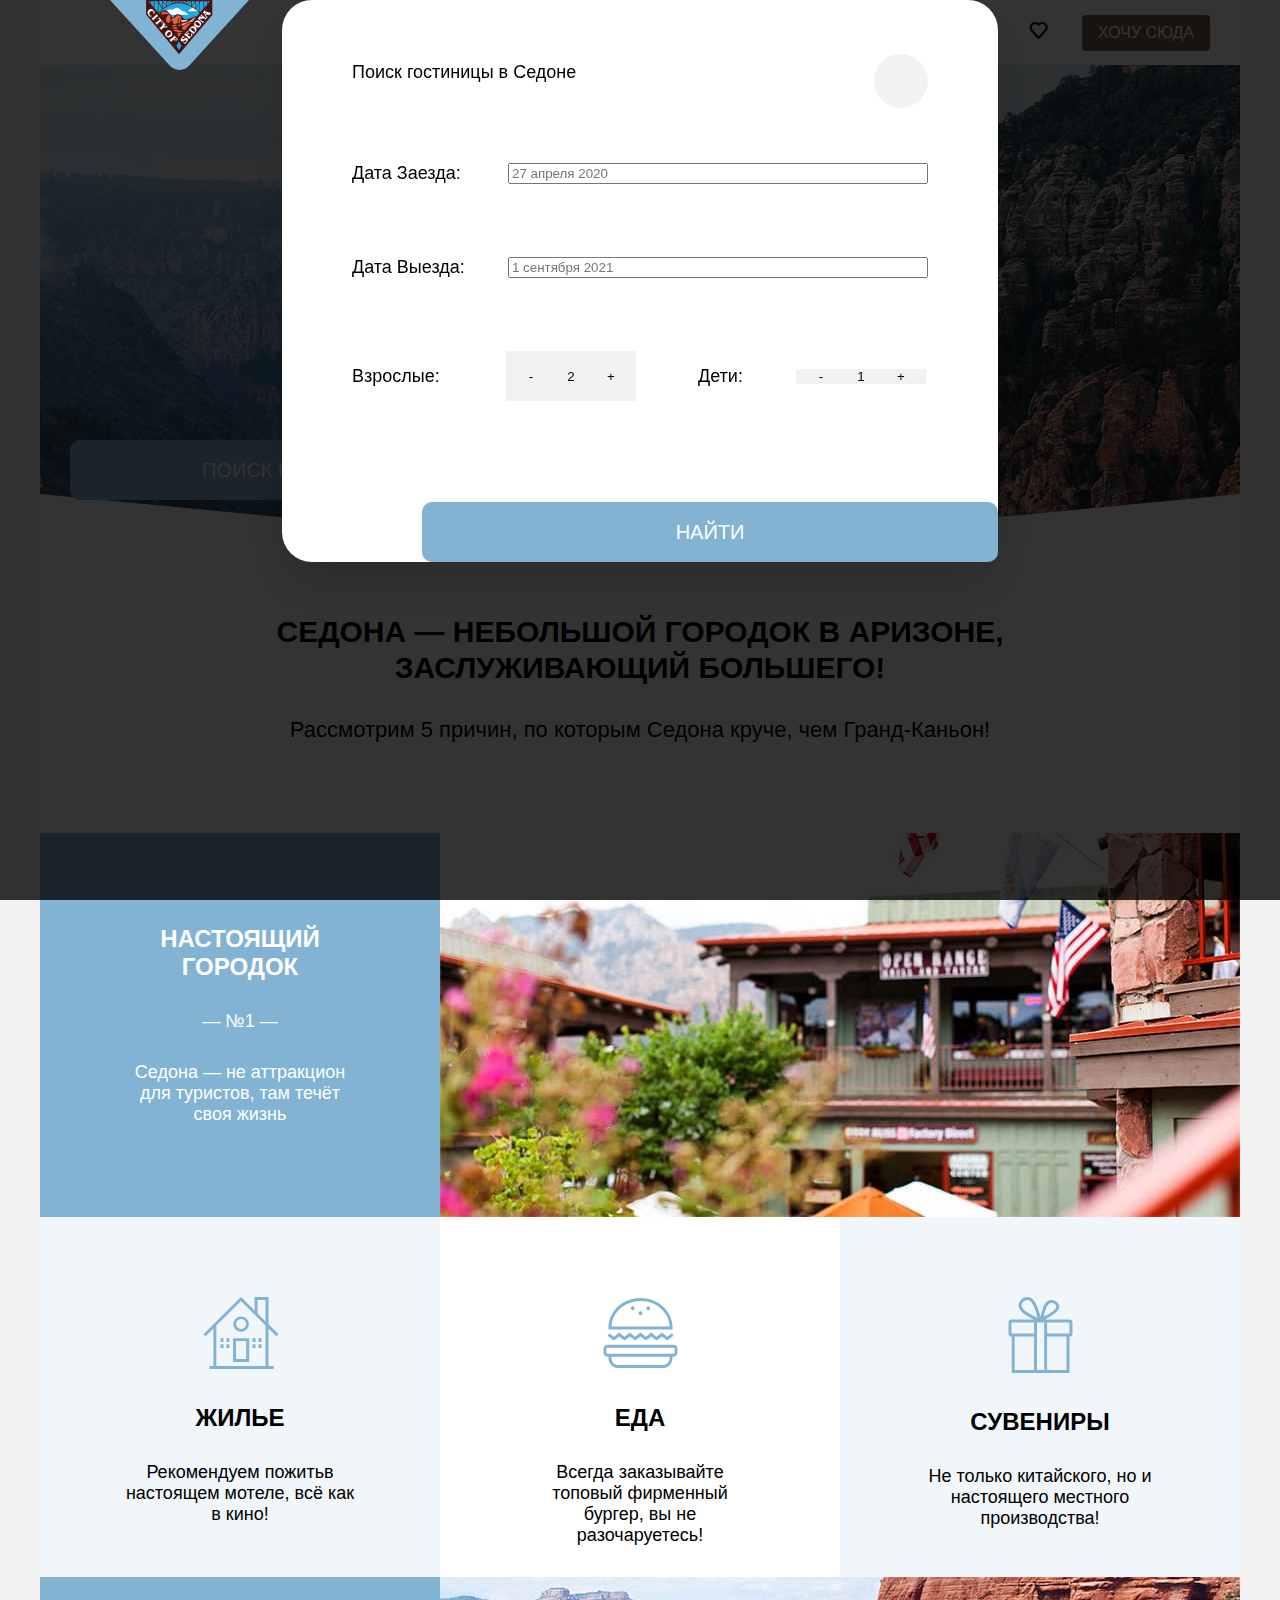
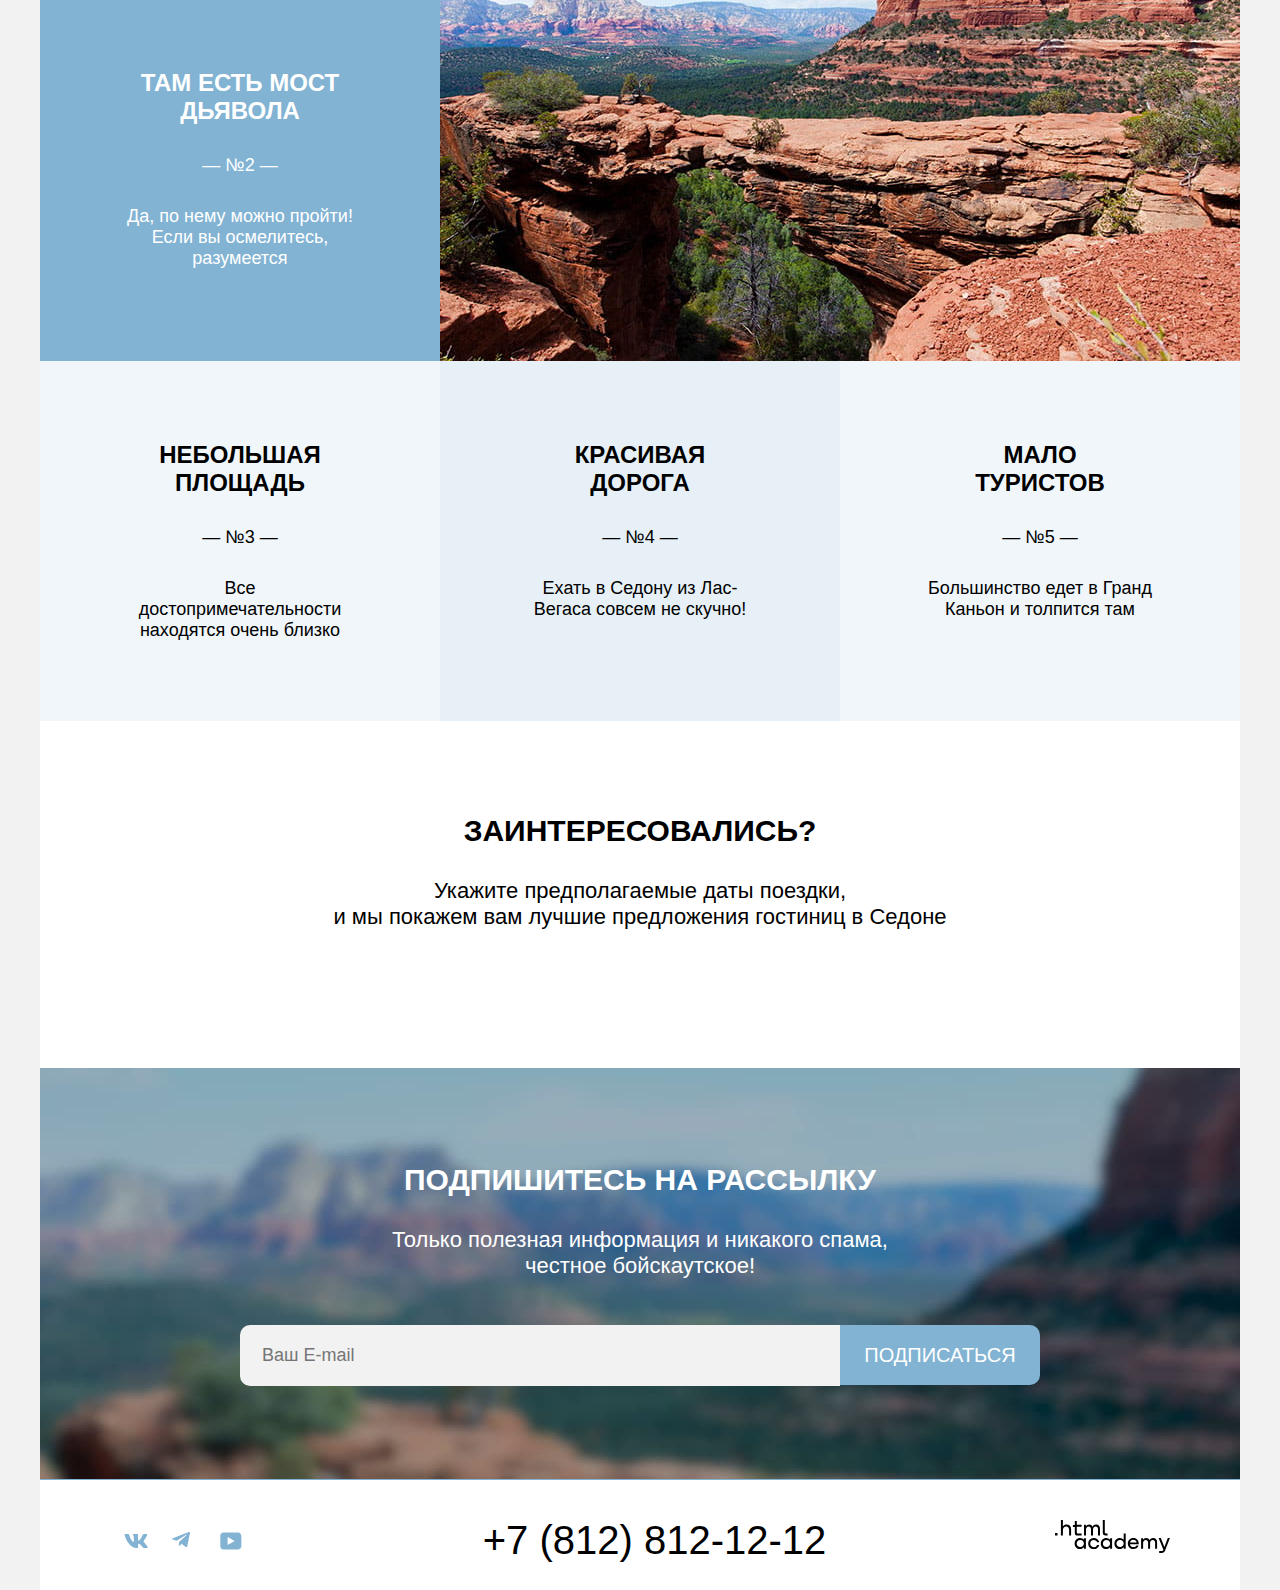
==== commit abde5a3d: "модальное окно" ====
--- a/index.html
+++ b/index.html
@@ -210,6 +210,46 @@
       </section>
     </div>
   </footer>
+
+  <!-- модальное окно -->
+
+  <div class="modal_container">
+    <div class="modal modal_search">
+
+      <form class="form_popup" action="https://echo.htmlacademy.ru/courses" method="post">
+        <fieldset class="form_group">
+          <legend class="title_form">Поиск гостиницы в Седоне</legend>
+<!--             <button class="modal-close-button">
+              <span class="visually-hidden">Закрыть</span>
+            </button> -->
+          <p class="field_group appointment-form-date">
+              <label for="arrival-date">Дата Заезда:</label>
+              <input id="arrival-date input-label" type="text" name="" placeholder="27 апреля 2020">
+          </p>
+          <p class="field_group appointment_form_date">
+              <label for="date_of_departure">Дата Выезда:</label>
+              <input id="date_of_departure" type="text" name="" placeholder="1 сентября 2021">
+          </p>
+          <div class="people_wrap">
+          <p class="people_group">
+              <label class="title_field" for="date_of_departure">Взрослые:</label>
+              <input class="minus" type="button" value="-">
+              <input class="quantity" id="date_of_departure" type="text" value="2">
+              <input class="plus" type="button" value="+">
+          </p>
+          <p class="child_group">
+              <label class="title_field_child" for="date_of_departure">Дети:</label>
+              <input class="minus" type="button" value="-">
+              <input class="quantity" id="date_of_departure" type="text" value="1">
+              <input class="plus" type="button" value="+">
+          </p>
+          <button class="search_button" type="submit">Найти</button>
+          </div>
+        </fieldset>
+       </form>
+
+    </div>
+  </div>
 </body>
 
 </html>
--- a/styles/styles.css
+++ b/styles/styles.css
@@ -1318,3 +1318,143 @@
 .select_control:active {
   border: 2px solid #3F5E72;
 }
+
+/* модальное окно */
+
+.modal_container {
+  position: fixed;
+  display: fixed; /* для включения окна параметр fixed */
+  top: 0;
+  left: 0;
+  width: 100%;
+  height: 100%;
+  background-color: rgba(0, 0, 0, 0.8);
+}
+
+.modal {
+  position: relative;
+  margin: auto;
+  width: 716px;
+  height: 562px;
+  background-color: #fff;
+  background: #FFFFFF;
+  box-shadow: 0px 25px 50px rgba(0, 0, 0, 0.15);
+  border-radius: 30px;
+}
+
+.form_popup {
+  display: grid;
+  position: absolute;
+  top: 62px;
+  left: 50%;
+  transform: translateX(-50%);
+  width: 576px;
+  grid-template-rows: repeat(4, 50px);
+  gap: 36px 40px;
+}
+
+.form_group {
+  padding: 0;
+  border: none;
+  margin: 0;
+  display: grid;
+  gap: 37px;
+ }
+
+.title_form {
+  padding: 0;
+  margin-bottom: 62px;
+}
+
+.modal::after {
+/*  Переделать псевдоэлемент на кнопку  */
+  content:"";
+  position: absolute;
+  top: 54px;
+  right: 70px;
+  display: block;
+  width: 54px;
+  height: 54px;
+  border: none;
+  background-color: #F2F2F2;
+  border-radius: 50%;
+/*  прописать путь к крестику */
+  background-image: url("");
+  background-repeat: no-repeat;
+  background-position: center;
+  cursor: pointer;
+}
+
+.field_group {
+  display: grid;
+  grid-template-columns: 120px 420px;
+  gap: 36px;
+}
+
+.people_wrap {
+  display: grid;
+  grid-template-columns: 290px 230px;
+  gap: 56px;
+}
+
+.people_group {
+  display: flex;
+  align-item: center;
+  border-radius: 4px;
+  width: 288px;
+  height: 50px;
+}
+
+.title_field {
+  display: flex;
+  width: 118px;
+  margin-right: 36px;
+  align-items: center;
+}
+
+.title_field_child {
+  display: flex;
+  align-items: center;
+  width: 80px;
+  margin-right: 18px;
+}
+
+.quantity {
+  display: flex;
+  width: 30px;
+  padding: 0;
+  border: none;
+  background-color: #F2F2F2;
+  text-align: center;
+}
+
+.plus,
+.minus {
+  width: 50px;
+  background-color: #F2F2F2;
+  border: none;
+  padding: 0;
+}
+
+.child_group {
+  display: flex;
+  align-items: center;
+  border-radius: 4px;
+  width: 288px;
+  height: 50px;
+}
+
+.search_button {
+  position: absolute;
+  top: 400px;
+  left: 70px;
+  width: 576px;
+  height: 60px;
+  margin-top: 40px;
+  background: #83B3D3;
+  color: #fff;
+  border-radius: 10px;
+  border: none;
+  /*display: none;*/
+}
+
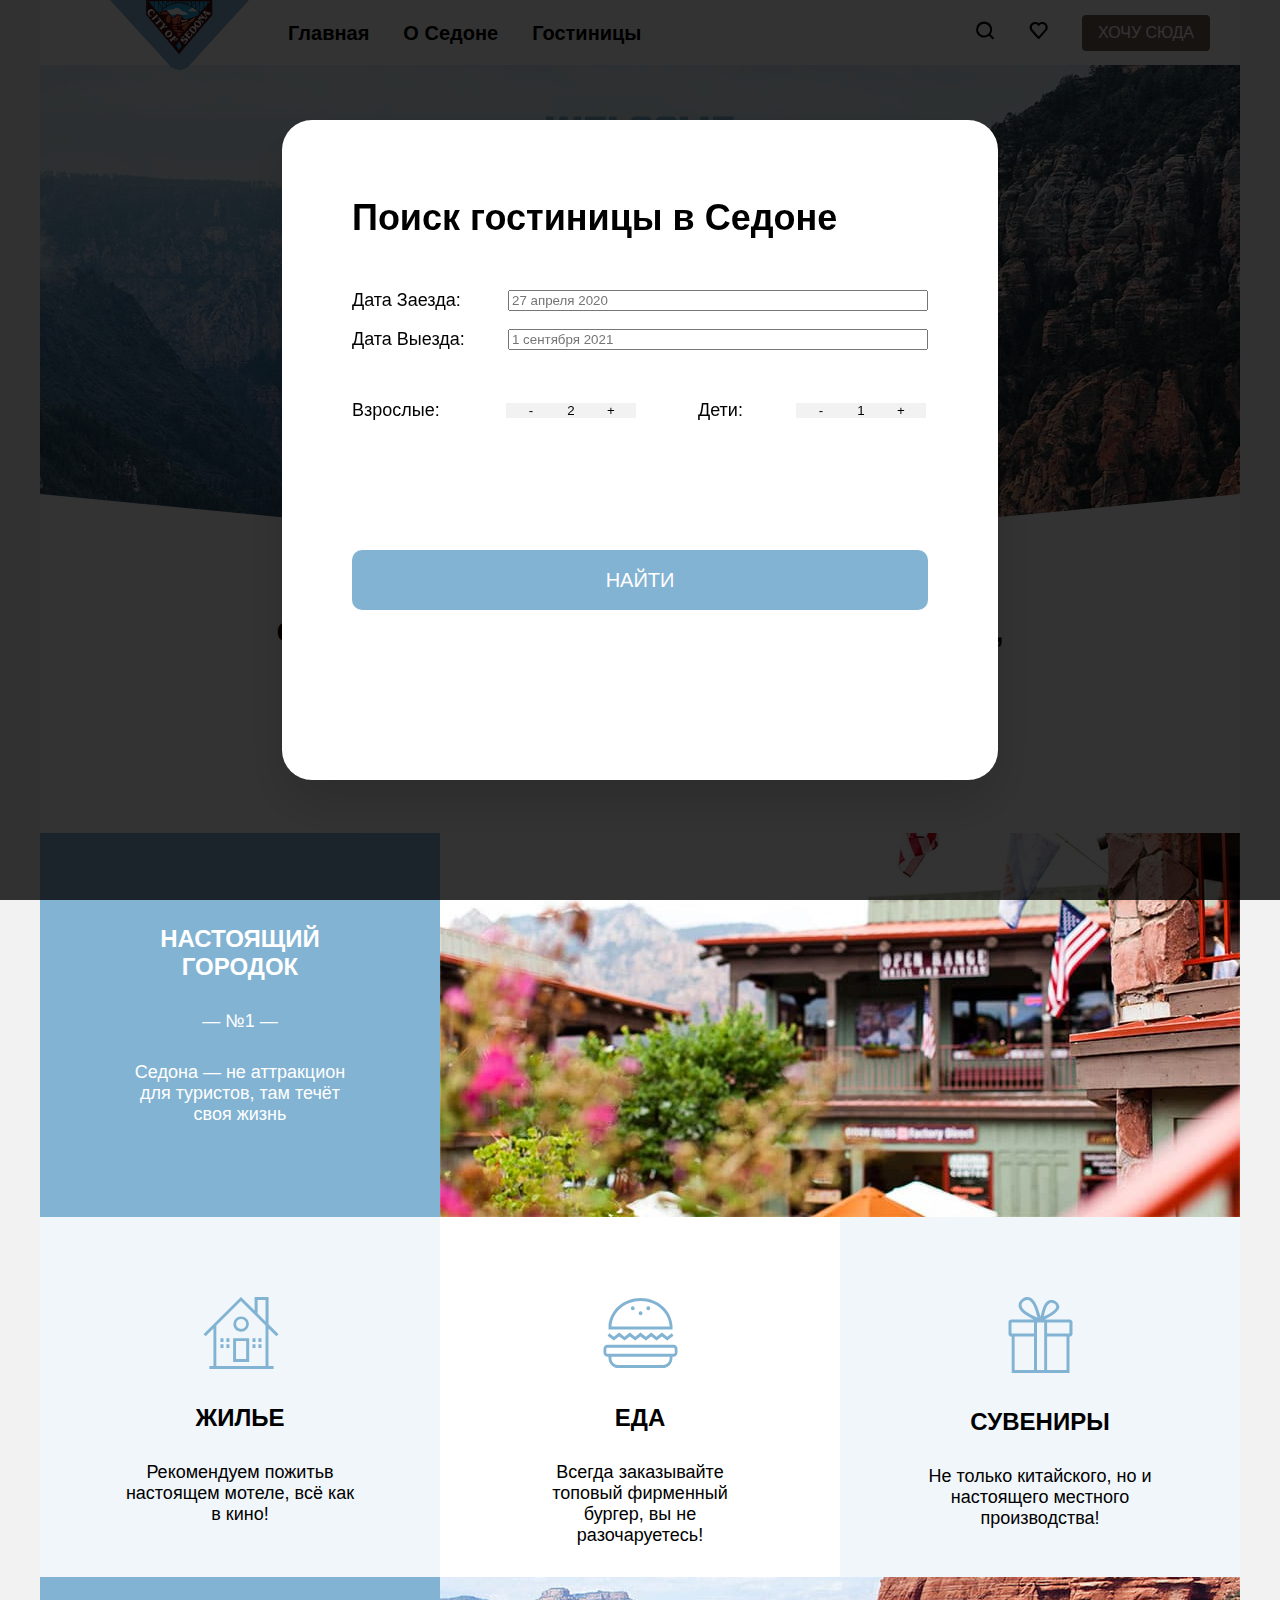
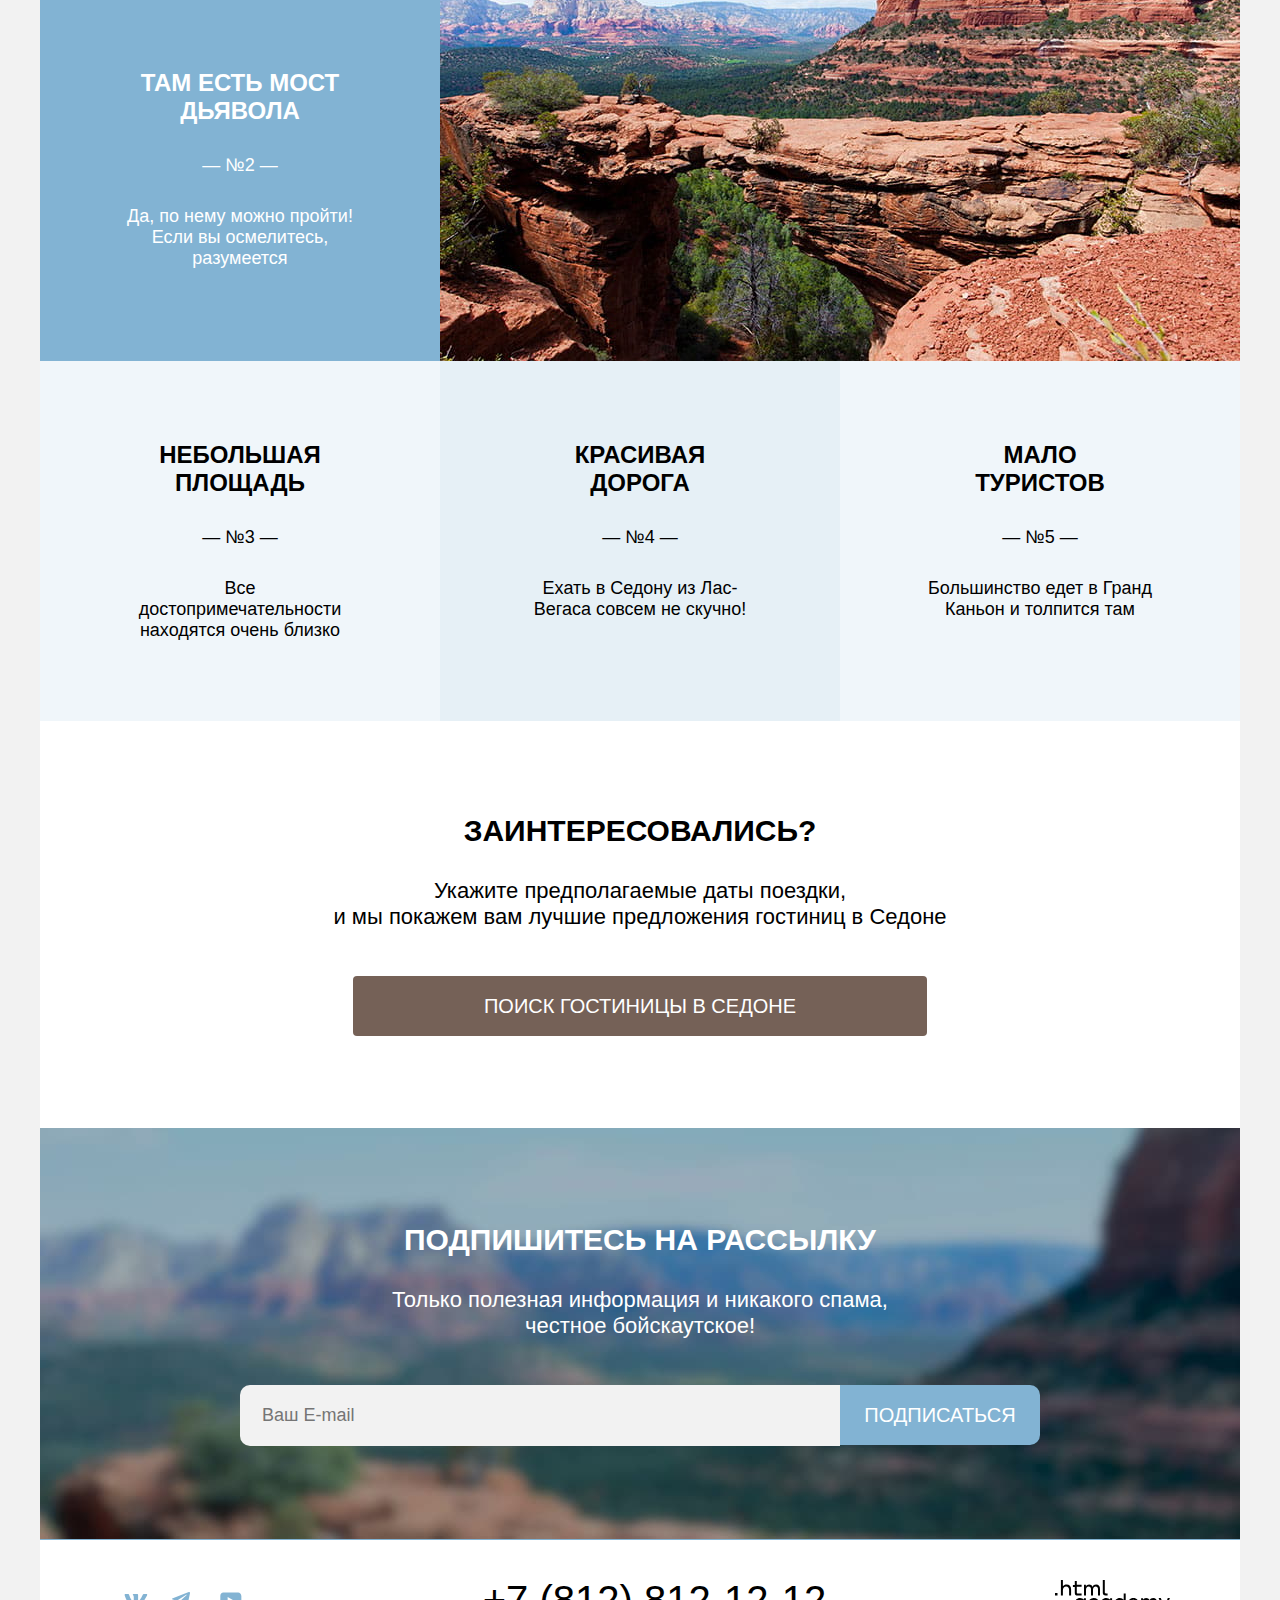
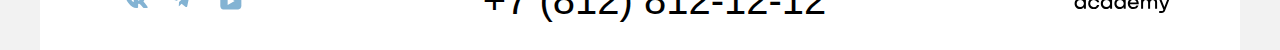
==== commit 711015fa: "Стили формы" ====
--- a/index.html
+++ b/index.html
@@ -215,39 +215,38 @@
 
   <div class="modal_container">
     <div class="modal modal_search">
-
-      <form class="form_popup" action="https://echo.htmlacademy.ru/courses" method="post">
-        <fieldset class="form_group">
-          <legend class="title_form">Поиск гостиницы в Седоне</legend>
-<!--             <button class="modal-close-button">
-              <span class="visually-hidden">Закрыть</span>
-            </button> -->
+      <button class="modal-close-button">
+        <span class="visually_hidden">Закрыть</span>
+      </button>
+      <section class="modal_content">
+      <form class="search_form" action="https://echo.htmlacademy.ru/courses" method="post">
+          <h1 class="title_form">Поиск гостиницы в Седоне</h1>
           <p class="field_group appointment-form-date">
-              <label for="arrival-date">Дата Заезда:</label>
-              <input id="arrival-date input-label" type="text" name="" placeholder="27 апреля 2020">
+            <label for="arrival-date">Дата Заезда:</label>
+            <input id="arrival-date input-label" type="text" name="" placeholder="27 апреля 2020">
           </p>
           <p class="field_group appointment_form_date">
-              <label for="date_of_departure">Дата Выезда:</label>
-              <input id="date_of_departure" type="text" name="" placeholder="1 сентября 2021">
+            <label for="date_of_departure">Дата Выезда:</label>
+            <input id="date_of_departure" type="text" name="" placeholder="1 сентября 2021">
           </p>
           <div class="people_wrap">
-          <p class="people_group">
+            <p class="people_group">
               <label class="title_field" for="date_of_departure">Взрослые:</label>
               <input class="minus" type="button" value="-">
               <input class="quantity" id="date_of_departure" type="text" value="2">
               <input class="plus" type="button" value="+">
-          </p>
-          <p class="child_group">
+            </p>
+            <p class="child_group">
               <label class="title_field_child" for="date_of_departure">Дети:</label>
               <input class="minus" type="button" value="-">
               <input class="quantity" id="date_of_departure" type="text" value="1">
               <input class="plus" type="button" value="+">
-          </p>
-          <button class="search_button" type="submit">Найти</button>
+            </p>
+              <button class="search_button_popup" type="submit">Найти</button>
           </div>
-        </fieldset>
+
        </form>
-
+      </section>
     </div>
   </div>
 </body>
--- a/styles/styles.css
+++ b/styles/styles.css
@@ -1323,56 +1323,40 @@
 
 .modal_container {
   position: fixed;
-  display: fixed; /* для включения окна параметр fixed */
+  display: flex; /* для включения окна параметр fixed */
   top: 0;
   left: 0;
   width: 100%;
   height: 100%;
+  z-index: 1;
   background-color: rgba(0, 0, 0, 0.8);
 }
 
 .modal {
   position: relative;
+  padding: 62px 70px 170px;
   margin: auto;
-  width: 716px;
-  height: 562px;
   background-color: #fff;
   background: #FFFFFF;
   box-shadow: 0px 25px 50px rgba(0, 0, 0, 0.15);
   border-radius: 30px;
 }
 
-.form_popup {
-  display: grid;
-  position: absolute;
-  top: 62px;
-  left: 50%;
-  transform: translateX(-50%);
+.modal_search {
   width: 576px;
-  grid-template-rows: repeat(4, 50px);
-  gap: 36px 40px;
-}
-
-.form_group {
-  padding: 0;
-  border: none;
-  margin: 0;
-  display: grid;
-  gap: 37px;
- }
+}
+
+form {
+  display: block;
+}
 
 .title_form {
   padding: 0;
   margin-bottom: 62px;
 }
 
-.modal::after {
-/*  Переделать псевдоэлемент на кнопку  */
-  content:"";
-  position: absolute;
-  top: 54px;
-  right: 70px;
-  display: block;
+.modal-close-button {
+  display: none;
   width: 54px;
   height: 54px;
   border: none;
@@ -1399,7 +1383,7 @@
 
 .people_group {
   display: flex;
-  align-item: center;
+  align-items: center;
   border-radius: 4px;
   width: 288px;
   height: 50px;
@@ -1444,9 +1428,9 @@
   height: 50px;
 }
 
-.search_button {
-  position: absolute;
-  top: 400px;
+.search_button_popup {
+  /*position: absolute;*/
+  bottom: 70px;
   left: 70px;
   width: 576px;
   height: 60px;
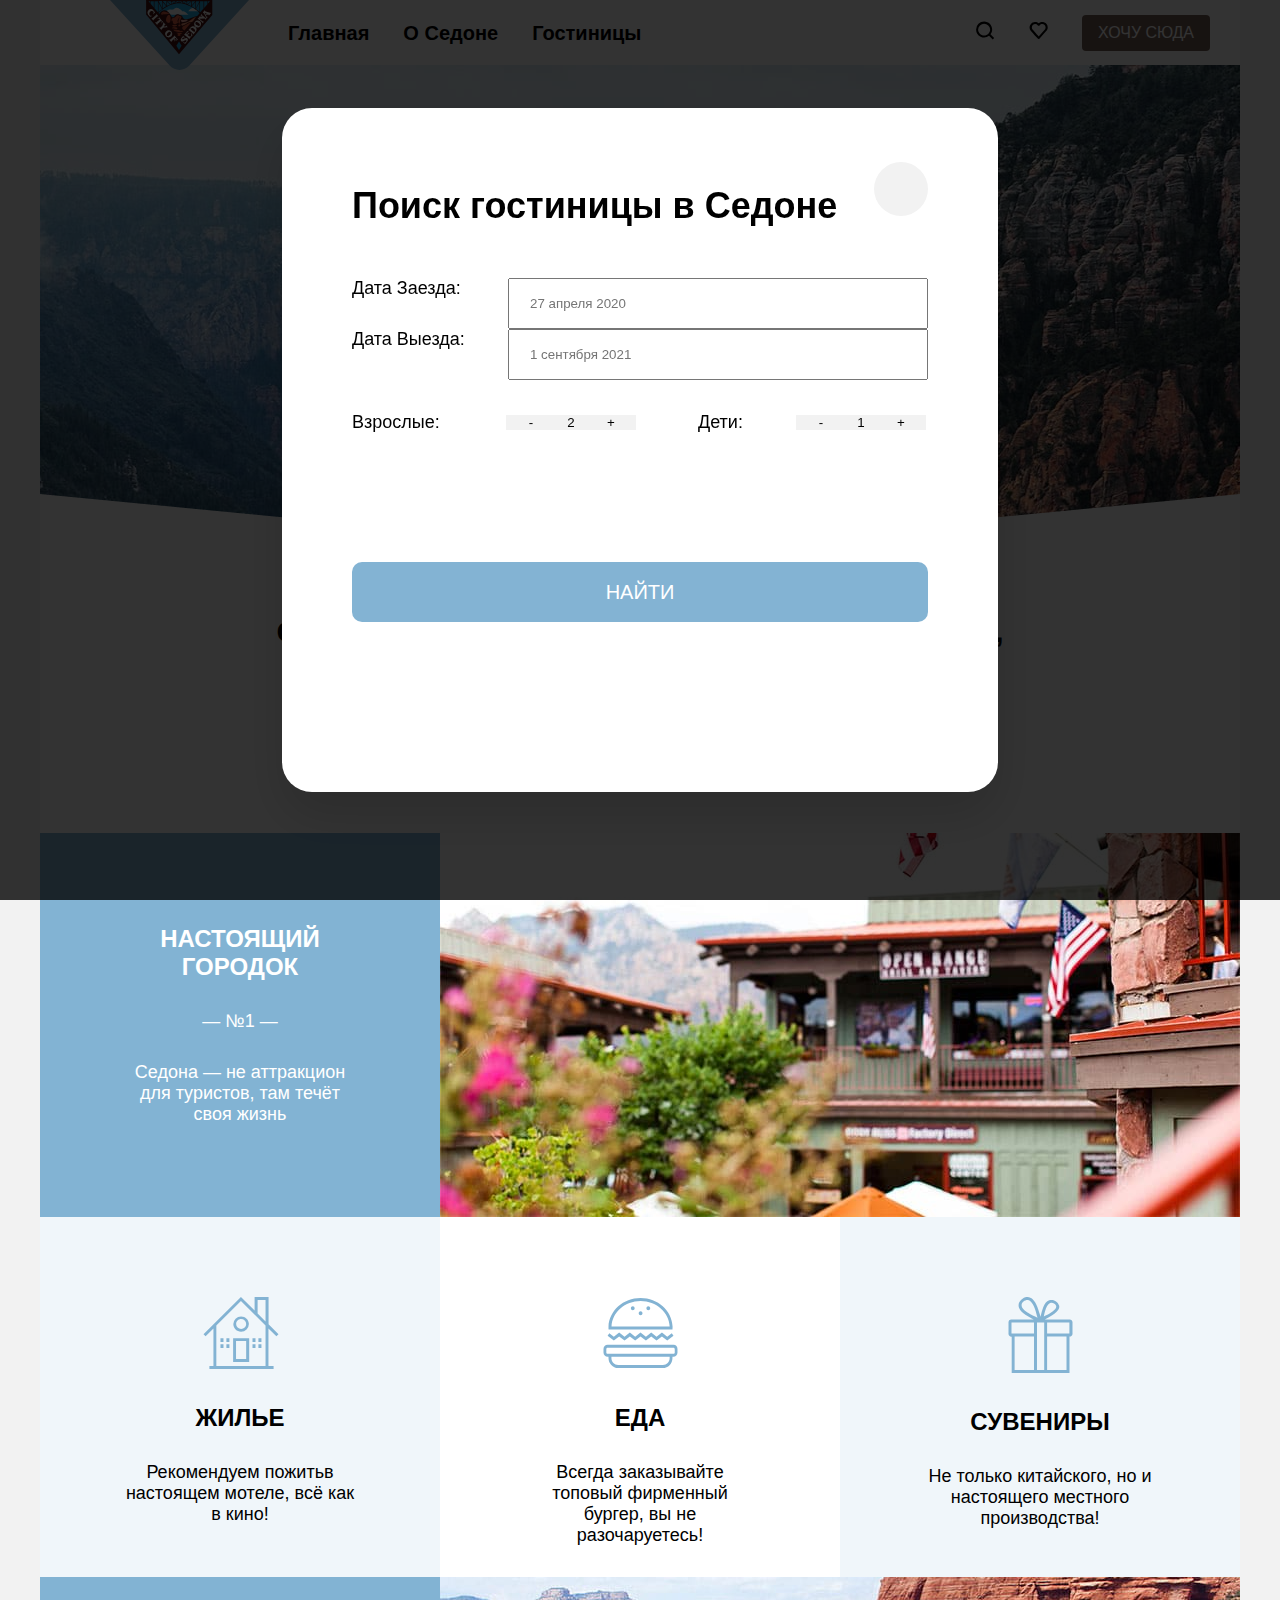
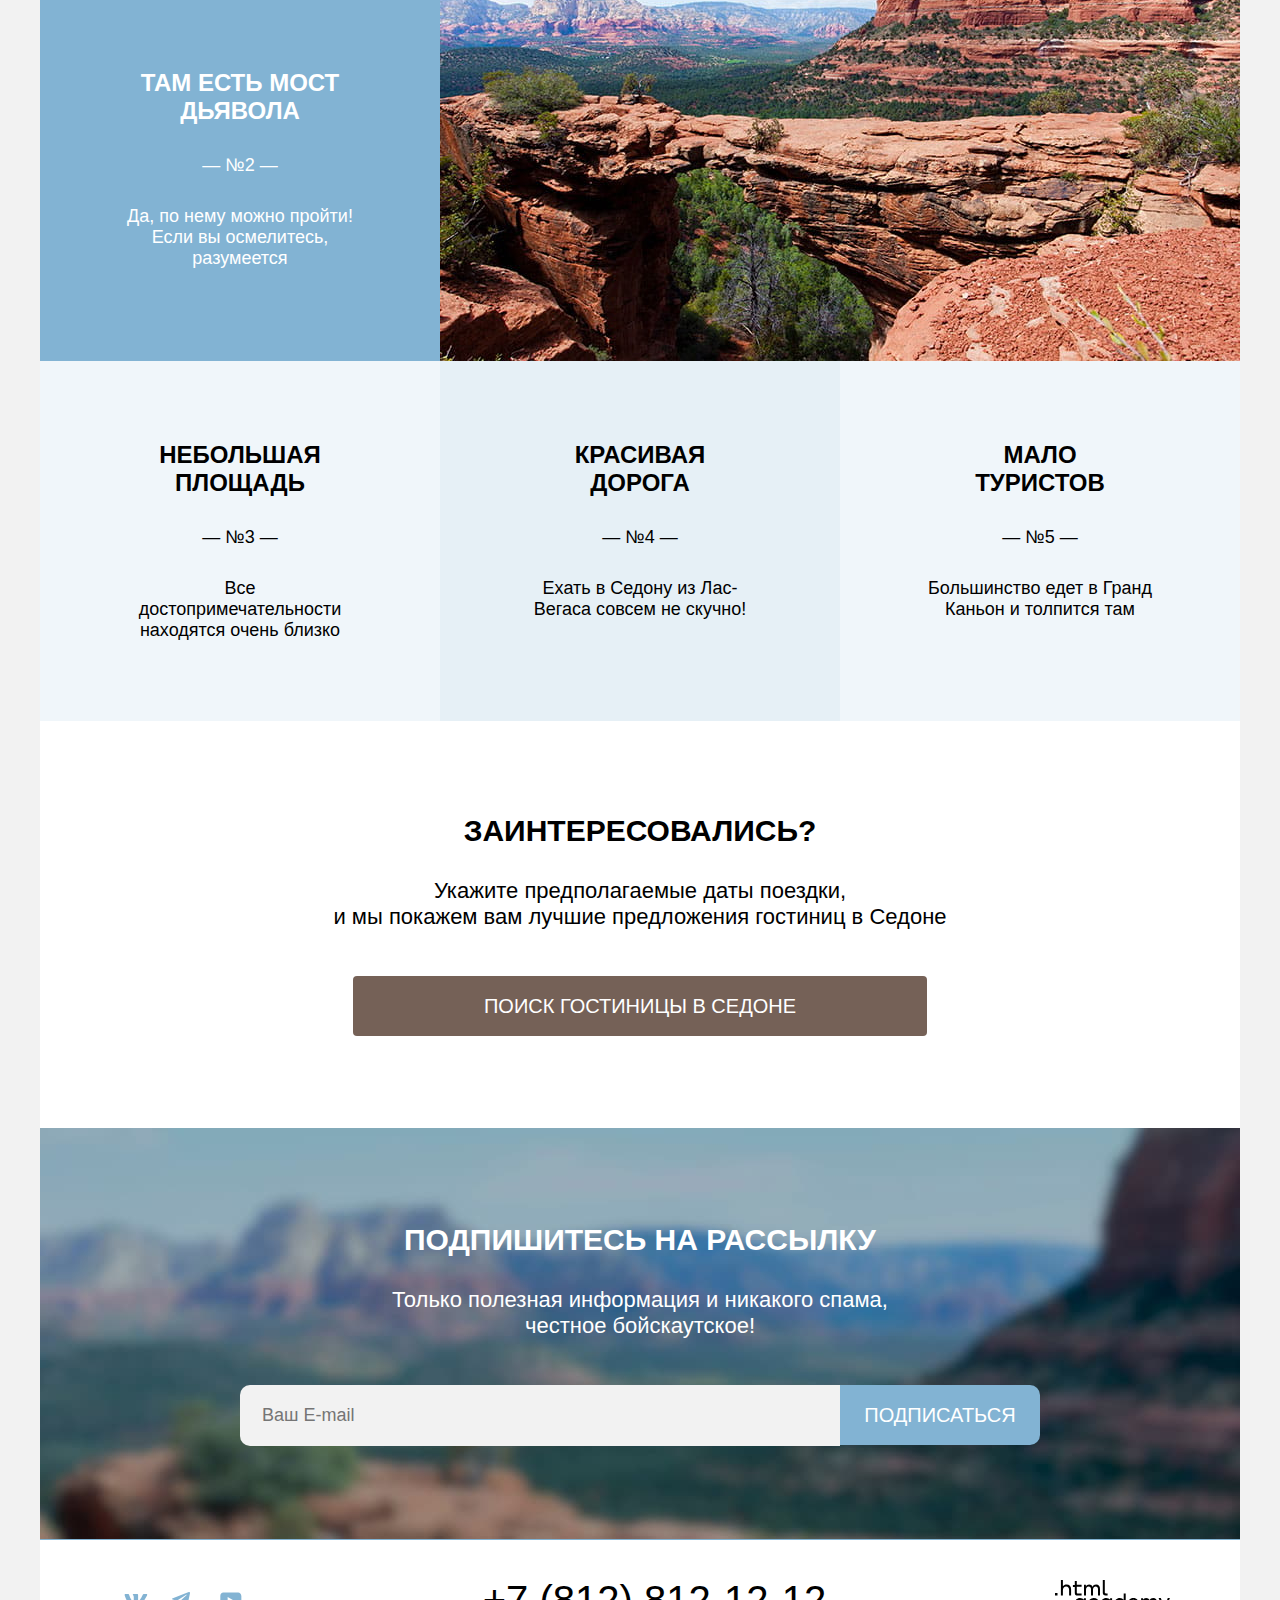
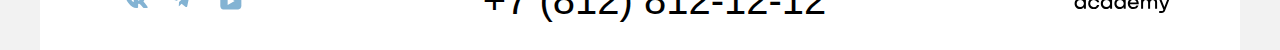
==== commit 20f0886a: "стили полей" ====
--- a/index.html
+++ b/index.html
@@ -221,13 +221,13 @@
       <section class="modal_content">
       <form class="search_form" action="https://echo.htmlacademy.ru/courses" method="post">
           <h1 class="title_form">Поиск гостиницы в Седоне</h1>
-          <p class="field_group appointment-form-date">
+          <div class="field_group appointment-form-date">
             <label for="arrival-date">Дата Заезда:</label>
-            <input id="arrival-date input-label" type="text" name="" placeholder="27 апреля 2020">
-          </p>
+            <input class="input-label" id="arrival-date" type="text" name="" placeholder="27 апреля 2020">
+          </div>
           <p class="field_group appointment_form_date">
             <label for="date_of_departure">Дата Выезда:</label>
-            <input id="date_of_departure" type="text" name="" placeholder="1 сентября 2021">
+            <input class="input-label" id="date_of_departure" type="text" name="" placeholder="1 сентября 2021">
           </p>
           <div class="people_wrap">
             <p class="people_group">
--- a/styles/styles.css
+++ b/styles/styles.css
@@ -1344,6 +1344,7 @@
 
 .modal_search {
   width: 576px;
+  z-index: 1;
 }
 
 form {
@@ -1356,7 +1357,11 @@
 }
 
 .modal-close-button {
-  display: none;
+  display: absolute;
+  position: absolute;
+  top: 54px;
+  padding: 0;
+  right: 70px;
   width: 54px;
   height: 54px;
   border: none;
@@ -1373,6 +1378,8 @@
   display: grid;
   grid-template-columns: 120px 420px;
   gap: 36px;
+  margin: 0;
+
 }
 
 .people_wrap {
@@ -1442,3 +1449,6 @@
   /*display: none;*/
 }
 
+.input-label {
+  padding: 16px 244px 16px 20px;
+}
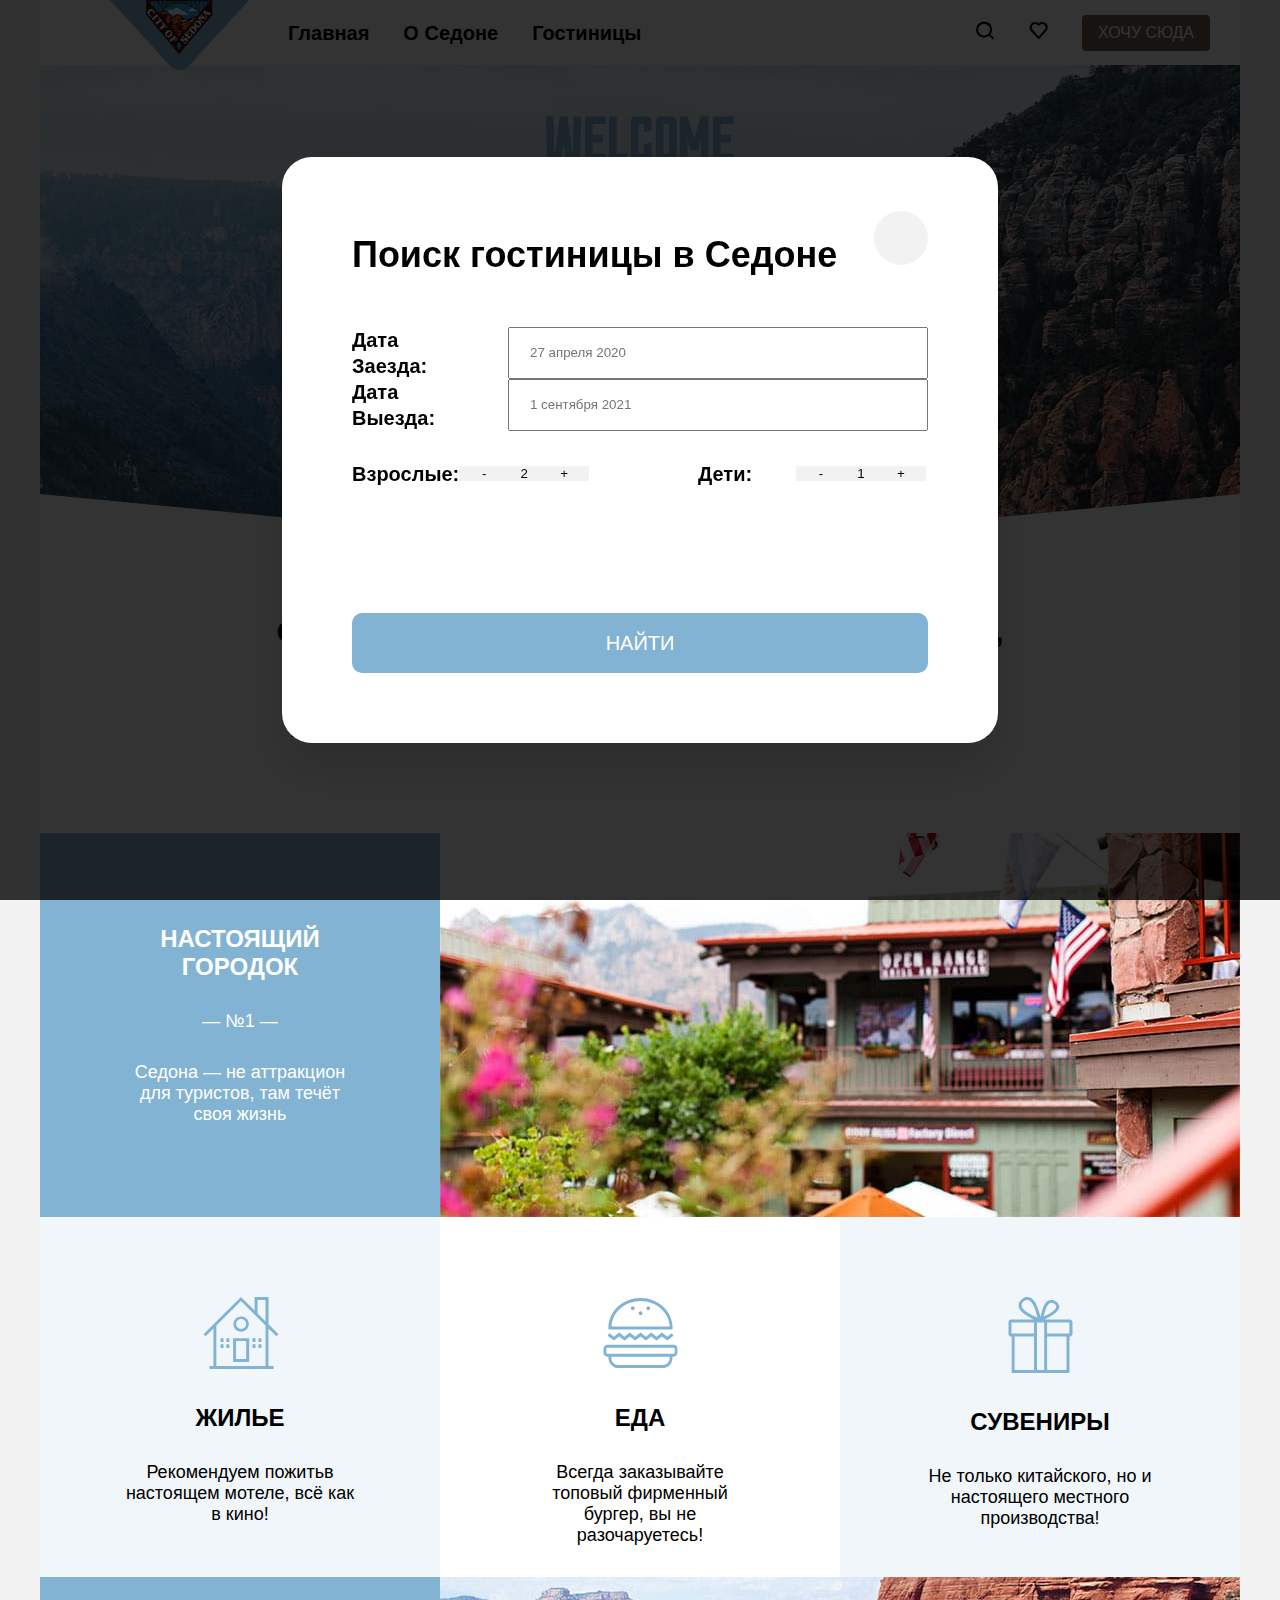
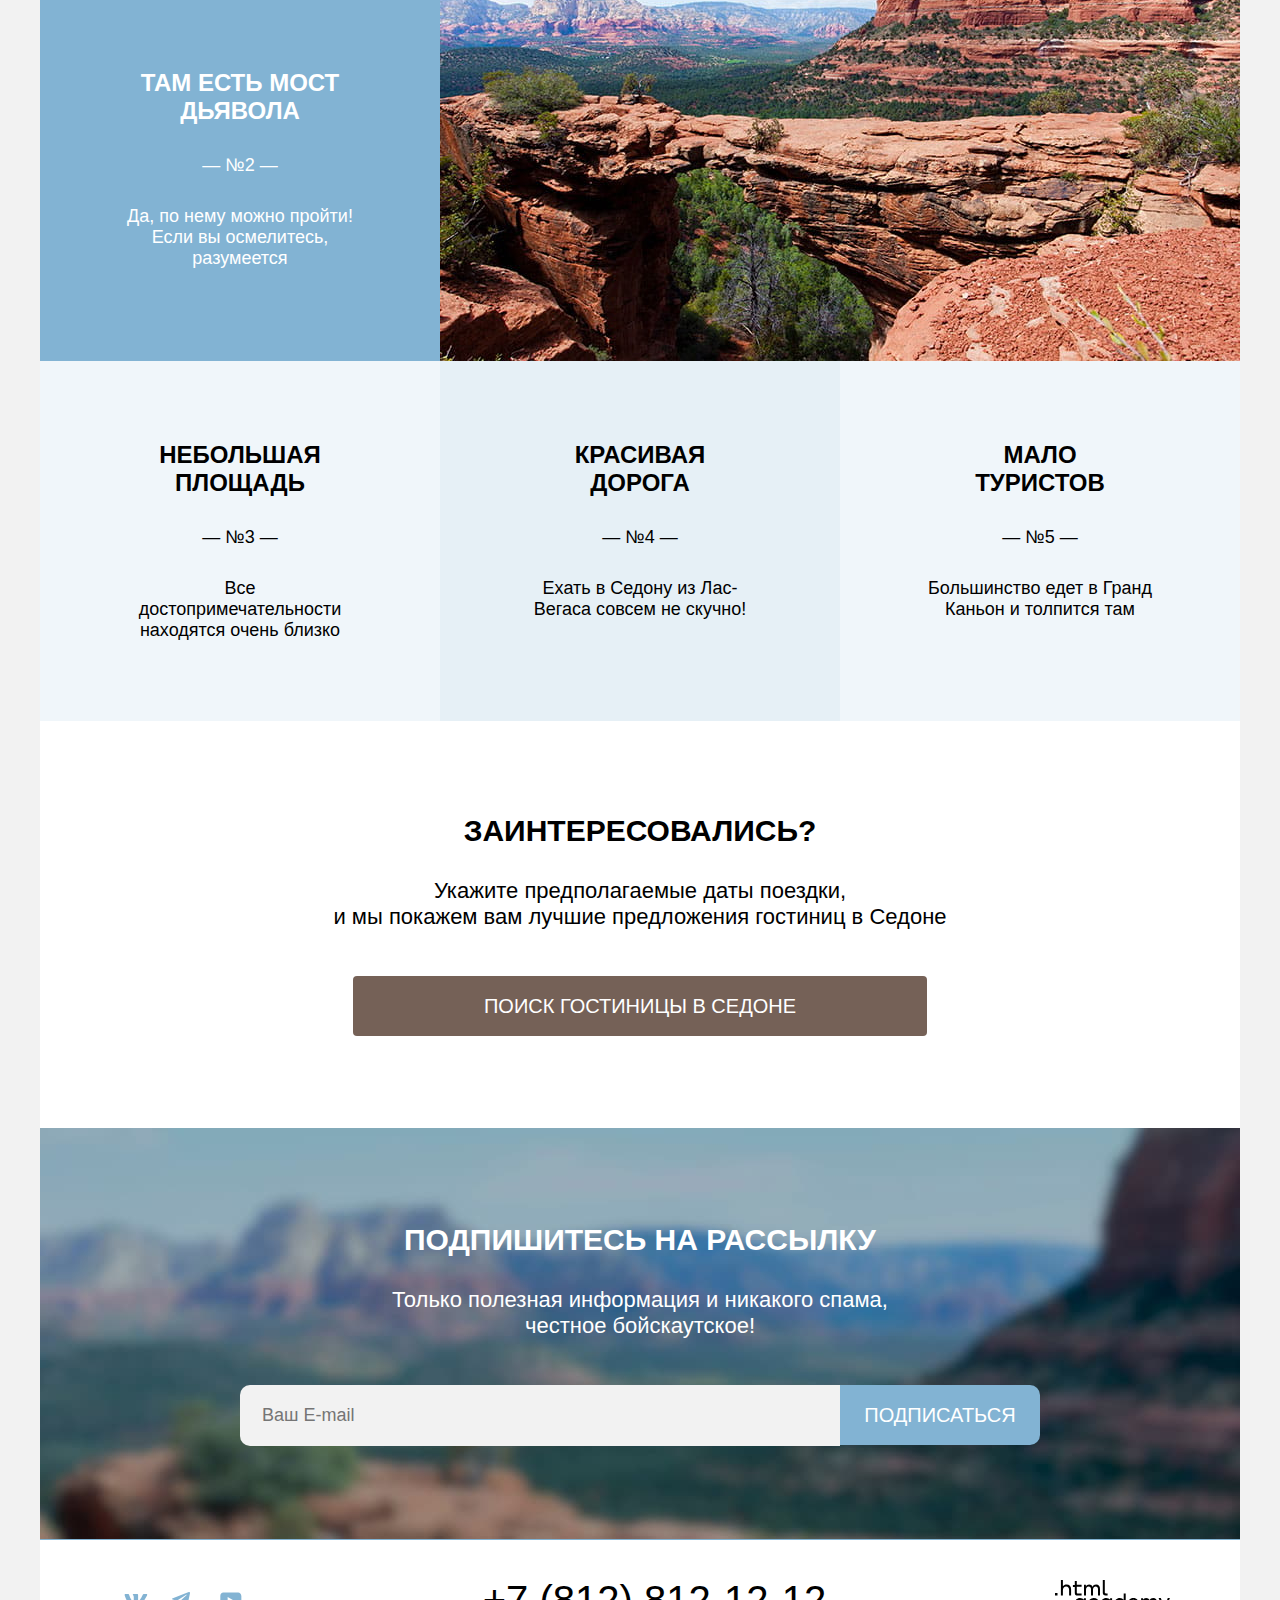
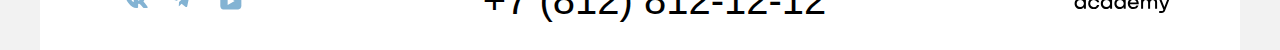
==== commit fa266781: "стили формы" ====
--- a/index.html
+++ b/index.html
@@ -1,255 +1,405 @@
 <!DOCTYPE html>
 <html lang="ru">
-<head>
-  <meta charset="UTF-8" />
-  <meta http-equiv="X-UA-Compatible" content="IE=edge" />
-  <meta name="viewport" content="width=device-width, initial-scale=1.0" />
-  <link rel="stylesheet" href="styles/styles.css">
-  <title>Седона</title>
-</head>
-
-<body>
-
-  <!-- шапка сайта -->
-  <header class="main_header">
-    <nav class="navigation">
-      <a href="index.html" class="navigation-logo">
-        <img class="header-logo" src="images/logo.svg" width="139" height="70" alt="Логотип">
-      </a>
-      <div class="navigation-menu">
-        <ul class="navigation-list">
-          <li class="navigation-item">
-            <a class="navigation-link" href="index.html">Главная</a>
-          </li>
-          <li class="navigation-item">
-            <a class="navigation-link" href="about.html">О Седоне</a>
-          </li>
-          <li class="navigation-item">
-            <a class="navigation-link" href="catalog.html">Гостиницы</a>
-          </li>
-        </ul>
-
-        <!-- меню пользователя -->
-        <ul class="navigation-user">
-          <li class="navigation-item">
-            <a class="navigation-link-user" href="#">
-              <svg class="navigation-icon" aria-hidden="true" focusable="false" width="19" height="19" fill="none" xmlns="http://www.w3.org/2000/svg">
-                <path fill="#000" d="m18.16 17.05-3.71-3.7c1-1.3 1.7-3 1.7-4.9 0-4.4-3.6-8-8.02-8a8.12 8.12 0 0 0-8.02 8.1 8.03 8.03 0 0 0 12.93 6.3l3.71 3.7 1.4-1.5Zm-10.03-2.5c-3.31 0-6.02-2.7-6.02-6a6.03 6.03 0 0 1 12.04 0c0 3.3-2.71 6-6.02 6Z"/>
-              </svg>
-              <span class="visually_hidden">
-                Поиск
-              </span>
-            </a>
-          </li>
-          <li class="navigation-item">
-            <a class="navigation-link-user" href="#">
-              <svg class="navigation-icon" aria-hidden="true" focusable="false" width="19" height="17" fill="none" xmlns="http://www.w3.org/2000/svg">
-                <path fill="#000" d="M9.58 17c-.3 0-.6-.1-.8-.4-5.42-6.1-6.73-7.5-7.03-7.9A5.4 5.4 0 0 1 6.16 0c1.31 0 2.51.5 3.52 1.3a5.47 5.47 0 0 1 9.03 4.1c0 1.3-.5 2.5-1.31 3.4l-7.02 7.9c-.2.2-.4.3-.8.3ZM3.56 7.5c.3.4 3.51 4 6.12 6.9l6.21-7c.5-.5.7-1.2.7-2 0-1.8-1.5-3.3-3.3-3.3-1 0-2 .5-2.71 1.3-.3.3-.6.4-.9.4-.3 0-.6-.2-.8-.4a3.7 3.7 0 0 0-2.71-1.3c-1.8 0-3.31 1.5-3.31 3.3-.1.9.3 1.6.7 2.1-.1 0-.1 0 0 0Z"/>
-              </svg>
-              <span class="visually_hidden">
-                Избранное
-              </span>
-            </a>
-          </li>
-          <li class="navigation-item">
-            <a class="button want-link" href="#">Хочу сюда</a>
-          </li>
-        </ul>
-      </div>
-    </nav>
-  </header>
-  <main class="main-container main_index">
-
-    <!-- Главный баннер -->
-    <section class="main_banner">
-        <h1 class="visually_hidden">Седона</h1>
-        <img class="welcome" src="images/welcome.svg" width="458 " height="352" alt="Приветствие">
-        <div class="mask">
-          <img src="images/mask.png" class="mask_image" width="1200px" height="57px">
-        </div>
-    </section>
-
-    <div class="main_information">
-      <p class="main_information_title">Седона — небольшой городок в Аризоне,<br>
-        заслуживающий большего!</p>
-      <p class="causes">Рассмотрим 5 причин, по которым Седона круче, чем Гранд-Каньон!</p>
-    </div>
-
-    <!-- Блок с преимуществами -->
-    <section class="advantages">
-      <h2 class="visually_hidden">Преимущества</h2>
-      <ol class="advantages_list">
-        <li class="advantages_item">
-          <div class="advantages_item_block">
-            <div class="advantages_block">
-              <h3 class="advantages_title">Настоящий городок</h3>
-              <p class="advantages_number">— №1 —</p>
-              <p class="advantages_description">Седона — не аттракцион для туристов, там течёт своя жизнь</p>
-            </div>
-          </div>
-          <img class="advanatages_image" src="images/photo-1.jpg" width="800" height="384" alt="Изображение отеля">
-        </li>
-        <div class="services">
-          <ul class="advanatges_services">
-            <li class="services_item">
-              <div class="advantages_block">
-                <img class="services_image" src="images/housing-icon.svg" alt="Иконка жилья">
-                <h3 class="advantages_title">Жилье</h3>
-                <p class="advantages_description">Рекомендуем пожитьв настоящем мотеле, всё как в кино!</p>
-              </div>
-            </li>
-            <li class="services_item">
-              <div class="advantages_block">
-                <img class="services_image" src="images/meal-icon.svg" alt="Иконка еды">
-                <h3 class="advantages_title item_food">Еда</h3>
-                <p class="advantages_description">Всегда заказывайте топовый фирменный бургер, вы не разочаруетесь!</p>
-              </div>
-            </li>
-            <li class="services_item">
-              <div class="advantages_block">
-                <img class="services_image" src="images/souvenirs-icon.svg" alt="Иконка подарка">
-                <h3 class="advantages_title">Сувениры</h3>
-                <p class="advantages_description">Не только китайского, но и настоящего местного производства!</p>
-              </div>
+  <head>
+    <meta charset="UTF-8" />
+    <meta http-equiv="X-UA-Compatible" content="IE=edge" />
+    <meta name="viewport" content="width=device-width, initial-scale=1.0" />
+    <link rel="stylesheet" href="styles/styles.css" />
+    <title>Седона</title>
+  </head>
+
+  <body>
+    <!-- шапка сайта -->
+    <header class="main_header">
+      <nav class="navigation">
+        <a href="index.html" class="navigation-logo">
+          <img
+            class="header-logo"
+            src="images/logo.svg"
+            width="139"
+            height="70"
+            alt="Логотип"
+          />
+        </a>
+        <div class="navigation-menu">
+          <ul class="navigation-list">
+            <li class="navigation-item">
+              <a class="navigation-link" href="index.html">Главная</a>
+            </li>
+            <li class="navigation-item">
+              <a class="navigation-link" href="about.html">О Седоне</a>
+            </li>
+            <li class="navigation-item">
+              <a class="navigation-link" href="catalog.html">Гостиницы</a>
+            </li>
+          </ul>
+
+          <!-- меню пользователя -->
+          <ul class="navigation-user">
+            <li class="navigation-item">
+              <a class="navigation-link-user" href="#">
+                <svg
+                  class="navigation-icon"
+                  aria-hidden="true"
+                  focusable="false"
+                  width="19"
+                  height="19"
+                  fill="none"
+                  xmlns="http://www.w3.org/2000/svg"
+                >
+                  <path
+                    fill="#000"
+                    d="m18.16 17.05-3.71-3.7c1-1.3 1.7-3 1.7-4.9 0-4.4-3.6-8-8.02-8a8.12 8.12 0 0 0-8.02 8.1 8.03 8.03 0 0 0 12.93 6.3l3.71 3.7 1.4-1.5Zm-10.03-2.5c-3.31 0-6.02-2.7-6.02-6a6.03 6.03 0 0 1 12.04 0c0 3.3-2.71 6-6.02 6Z"
+                  />
+                </svg>
+                <span class="visually_hidden"> Поиск </span>
+              </a>
+            </li>
+            <li class="navigation-item">
+              <a class="navigation-link-user" href="#">
+                <svg
+                  class="navigation-icon"
+                  aria-hidden="true"
+                  focusable="false"
+                  width="19"
+                  height="17"
+                  fill="none"
+                  xmlns="http://www.w3.org/2000/svg"
+                >
+                  <path
+                    fill="#000"
+                    d="M9.58 17c-.3 0-.6-.1-.8-.4-5.42-6.1-6.73-7.5-7.03-7.9A5.4 5.4 0 0 1 6.16 0c1.31 0 2.51.5 3.52 1.3a5.47 5.47 0 0 1 9.03 4.1c0 1.3-.5 2.5-1.31 3.4l-7.02 7.9c-.2.2-.4.3-.8.3ZM3.56 7.5c.3.4 3.51 4 6.12 6.9l6.21-7c.5-.5.7-1.2.7-2 0-1.8-1.5-3.3-3.3-3.3-1 0-2 .5-2.71 1.3-.3.3-.6.4-.9.4-.3 0-.6-.2-.8-.4a3.7 3.7 0 0 0-2.71-1.3c-1.8 0-3.31 1.5-3.31 3.3-.1.9.3 1.6.7 2.1-.1 0-.1 0 0 0Z"
+                  />
+                </svg>
+                <span class="visually_hidden"> Избранное </span>
+              </a>
+            </li>
+            <li class="navigation-item">
+              <a class="button want-link" href="#">Хочу сюда</a>
             </li>
           </ul>
         </div>
-        <li class="advantages_item">
-          <div class="advantages_item_block">
-            <div class="advantages_block">
-              <h3 class="advantages_title">Там есть мост дьявола</h3>
-              <p class="advantages_number">— №2 —</p>
-              <p class="advantages_description">Да, по нему можно пройти! Если вы осмелитесь, разумеется</p>
+      </nav>
+    </header>
+    <main class="main-container main_index">
+      <!-- Главный баннер -->
+      <section class="main_banner">
+        <h1 class="visually_hidden">Седона</h1>
+        <img
+          class="welcome"
+          src="images/welcome.svg"
+          width="458 "
+          height="352"
+          alt="Приветствие"
+        />
+        <div class="mask">
+          <img
+            src="images/mask.png"
+            class="mask_image"
+            width="1200px"
+            height="57px"
+          />
+        </div>
+      </section>
+
+      <div class="main_information">
+        <p class="main_information_title">
+          Седона — небольшой городок в Аризоне,<br />
+          заслуживающий большего!
+        </p>
+        <p class="causes">
+          Рассмотрим 5 причин, по которым Седона круче, чем Гранд-Каньон!
+        </p>
+      </div>
+
+      <!-- Блок с преимуществами -->
+      <section class="advantages">
+        <h2 class="visually_hidden">Преимущества</h2>
+        <ol class="advantages_list">
+          <li class="advantages_item">
+            <div class="advantages_item_block">
+              <div class="advantages_block">
+                <h3 class="advantages_title">Настоящий городок</h3>
+                <p class="advantages_number">— №1 —</p>
+                <p class="advantages_description">
+                  Седона — не аттракцион для туристов, там течёт своя жизнь
+                </p>
+              </div>
             </div>
+            <img
+              class="advanatages_image"
+              src="images/photo-1.jpg"
+              width="800"
+              height="384"
+              alt="Изображение отеля"
+            />
+          </li>
+          <div class="services">
+            <ul class="advanatges_services">
+              <li class="services_item">
+                <div class="advantages_block">
+                  <img
+                    class="services_image"
+                    src="images/housing-icon.svg"
+                    alt="Иконка жилья"
+                  />
+                  <h3 class="advantages_title">Жилье</h3>
+                  <p class="advantages_description">
+                    Рекомендуем пожитьв настоящем мотеле, всё как в кино!
+                  </p>
+                </div>
+              </li>
+              <li class="services_item">
+                <div class="advantages_block">
+                  <img
+                    class="services_image"
+                    src="images/meal-icon.svg"
+                    alt="Иконка еды"
+                  />
+                  <h3 class="advantages_title item_food">Еда</h3>
+                  <p class="advantages_description">
+                    Всегда заказывайте топовый фирменный бургер, вы не
+                    разочаруетесь!
+                  </p>
+                </div>
+              </li>
+              <li class="services_item">
+                <div class="advantages_block">
+                  <img
+                    class="services_image"
+                    src="images/souvenirs-icon.svg"
+                    alt="Иконка подарка"
+                  />
+                  <h3 class="advantages_title">Сувениры</h3>
+                  <p class="advantages_description">
+                    Не только китайского, но и настоящего местного производства!
+                  </p>
+                </div>
+              </li>
+            </ul>
           </div>
-          <img class="advanatages_image" src="images/photo-2.jpg" width="800" height="384" alt="Изображение каньона">
-        </li>
-        <div class="services">
-          <ul class="advanatges_services">
-            <li class="services_item ">
+          <li class="advantages_item">
+            <div class="advantages_item_block">
               <div class="advantages_block">
-                <h3 class="advantages_title">Небольшая площадь</h3>
-                <p class="advantages_number">— №3 —</p>
-                <p class="advantages_description">Все достопримечательности находятся очень близко</p>
+                <h3 class="advantages_title">Там есть мост дьявола</h3>
+                <p class="advantages_number">— №2 —</p>
+                <p class="advantages_description">
+                  Да, по нему можно пройти! Если вы осмелитесь, разумеется
+                </p>
               </div>
-            </li>
-            <li class="services_item road_item">
-              <div class="advantages_block">
-                <h3 class="advantages_title">Красивая дорога</h3>
-                <p class="advantages_number">— №4 —</p>
-                <p class="advantages_description">Ехать в Седону из Лас-Вегаса совсем не скучно!</p>
-              </div>
-            </li>
-            <li class="services_item">
-              <div class="advantages_block">
-                <h3 class="advantages_title">Мало <br>туристов</h3>
-                <p class="advantages_number">— №5 —</p>
-                <p class="advantages_description">Большинство едет в Гранд Каньон и толпится там</p>
-              </div>
+            </div>
+            <img
+              class="advanatages_image"
+              src="images/photo-2.jpg"
+              width="800"
+              height="384"
+              alt="Изображение каньона"
+            />
+          </li>
+          <div class="services">
+            <ul class="advanatges_services">
+              <li class="services_item">
+                <div class="advantages_block">
+                  <h3 class="advantages_title">Небольшая площадь</h3>
+                  <p class="advantages_number">— №3 —</p>
+                  <p class="advantages_description">
+                    Все достопримечательности находятся очень близко
+                  </p>
+                </div>
+              </li>
+              <li class="services_item road_item">
+                <div class="advantages_block">
+                  <h3 class="advantages_title">Красивая дорога</h3>
+                  <p class="advantages_number">— №4 —</p>
+                  <p class="advantages_description">
+                    Ехать в Седону из Лас-Вегаса совсем не скучно!
+                  </p>
+                </div>
+              </li>
+              <li class="services_item">
+                <div class="advantages_block">
+                  <h3 class="advantages_title">Мало <br />туристов</h3>
+                  <p class="advantages_number">— №5 —</p>
+                  <p class="advantages_description">
+                    Большинство едет в Гранд Каньон и толпится там
+                  </p>
+                </div>
+              </li>
+            </ul>
+          </div>
+        </ol>
+      </section>
+
+      <!-- Форма поиска гостинницы -->
+      <section class="question_block">
+        <h2 class="visually_hidden">Форма поиска гостинницы</h2>
+        <p class="title_text_question">Заинтересовались?</p>
+        <p class="description_text">
+          Укажите предполагаемые даты поездки,<br />и мы покажем вам лучшие
+          предложения гостиниц в Седоне
+        </p>
+        <button class="search_button" type="submit">
+          Поиск гостиницы в Седоне
+        </button>
+      </section>
+
+      <!-- Форма подписи -->
+      <section class="subscription">
+        <h2 class="visually_hidden">Форма подписки на рассылку</h2>
+        <p class="title_text_subscription">Подпишитесь на рассылку</p>
+        <p class="description_text">
+          Только полезная информация и никакого спама, <br />честное
+          бойскаутское!
+        </p>
+        <form
+          class="subscription_form"
+          action="https://echo.htmlacademy.ru/courses"
+          method="post"
+        >
+          <input
+            class="input_type_form"
+            type="email"
+            name="Ваш E-mail"
+            placeholder="Ваш E-mail"
+            required
+          />
+          <button class="subscription_button" type="submit">Подписаться</button>
+        </form>
+      </section>
+    </main>
+
+    <!-- Футер -->
+    <footer>
+      <div class="footer_container">
+        <section class="social">
+          <h2 class="visually_hidden">Ссылки на социальные сети</h2>
+          <ul class="footer_social_list">
+            <li class="footer_social_item">
+              <a class="footer_social_link" href="#">
+                <img
+                  class="social_icon"
+                  src="images/vk.svg"
+                  width="24"
+                  height="14"
+                  alt="Социальная сеть Вконтакте"
+                />
+              </a>
+            </li>
+            <li class="footer_social_item">
+              <a class="footer_social_link" href="#">
+                <img
+                  class="social_icon"
+                  src="images/tg.svg"
+                  width="18"
+                  height="16"
+                  alt="Телеграм"
+                />
+              </a>
+            </li>
+            <li class="footer_social_item">
+              <a class="footer_social_link" href="#">
+                <img
+                  class="social_icon"
+                  src="images/youtube.svg"
+                  width="22"
+                  height="18"
+                  alt="Ютуб"
+                />
+              </a>
             </li>
           </ul>
-        </div>
-      </ol>
-    </section>
-
-    <!-- Форма поиска гостинницы -->
-    <section class="question_block">
-      <h2 class="visually_hidden">Форма поиска гостинницы</h2>
-      <p class="title_text_question">Заинтересовались?</p>
-      <p class="description_text">Укажите предполагаемые даты поездки,<br>и мы покажем вам лучшие предложения гостиниц в
-        Седоне
-      </p>
-      <button class="search_button" type="submit">Поиск гостиницы в Седоне</button>
-    </section>
-
-    <!-- Форма подписи -->
-    <section class="subscription">
-      <h2 class="visually_hidden">Форма подписки на рассылку</h2>
-      <p class="title_text_subscription">Подпишитесь на рассылку</p>
-      <p class="description_text">Только полезная информация и никакого спама, <br>честное бойскаутское!</p>
-      <form class="subscription_form" action="https://echo.htmlacademy.ru/courses" method="post">
-        <input class="input_type_form" type="email" name="Ваш E-mail" placeholder="Ваш E-mail" required>
-        <button class="subscription_button" type="submit">Подписаться</button>
-      </form>
-    </section>
-
-  </main>
-
-  <!-- Футер -->
-  <footer>
-    <div class="footer_container">
-      <section class="social">
-        <h2 class="visually_hidden">Ссылки на социальные сети</h2>
-        <ul class="footer_social_list">
-          <li class="footer_social_item">
-            <a class="footer_social_link" href="#">
-              <img class="social_icon" src="images/vk.svg" width="24" height="14" alt="Социальная сеть Вконтакте">
-            </a>
-          </li>
-          <li class="footer_social_item">
-            <a class="footer_social_link" href="#">
-              <img class="social_icon" src="images/tg.svg" width="18" height="16" alt="Телеграм">
-            </a>
-          </li>
-          <li class="footer_social_item">
-            <a class="footer_social_link" href="#">
-              <img class="social_icon" src="images/youtube.svg" width="22" height="18" alt="Ютуб">
-            </a>
-          </li>
-        </ul>
-      </section>
-      <section class="footer_contacts">
-        <h2 class="visually_hidden">Контакты</h2>
-        <a class="contacts_phone" href="+7 (812) 812-12-12">+7 (812) 812-12-12</a>
-      </section>
-      <section class="footer_copiright">
-        <h2 class="visually_hidden">Копирайт</h2>
-        <a class="copiright_link" href="https://up.htmlacademy.ru/htmlcss/34/module/3/item/13" target="_blank">
-          <img class="copiright" src="images/Logo-academy.svg" width="115" heigth="34" alt="Копирайт htmlacademy">
-        </a>
-      </section>
+        </section>
+        <section class="footer_contacts">
+          <h2 class="visually_hidden">Контакты</h2>
+          <a class="contacts_phone" href="+7 (812) 812-12-12"
+            >+7 (812) 812-12-12</a
+          >
+        </section>
+        <section class="footer_copiright">
+          <h2 class="visually_hidden">Копирайт</h2>
+          <a
+            class="copiright_link"
+            href="https://up.htmlacademy.ru/htmlcss/34/module/3/item/13"
+            target="_blank"
+          >
+            <img
+              class="copiright"
+              src="images/Logo-academy.svg"
+              width="115"
+              heigth="34"
+              alt="Копирайт htmlacademy"
+            />
+          </a>
+        </section>
+      </div>
+    </footer>
+
+    <!-- модальное окно -->
+
+    <div class="modal_container">
+      <div class="modal modal_search">
+        <button class="modal-close-button">
+          <span class="visually_hidden">Закрыть</span>
+        </button>
+        <section class="modal_content">
+          <form
+            class="search_form"
+            action="https://echo.htmlacademy.ru/courses"
+            method="post"
+          >
+            <h1 class="title_form">Поиск гостиницы в Седоне</h1>
+            <div class="field_group appointment-form-date">
+              <label class="title_field" for="arrival-date">Дата Заезда:</label>
+              <input
+                class="input-label"
+                id="arrival-date"
+                type="text"
+                name=""
+                placeholder="27 апреля 2020"
+              />
+            </div>
+            <p class="field_group appointment_form_date">
+              <label class="title_field" for="date_of_departure">Дата Выезда:</label>
+              <input
+                class="input-label"
+                id="date_of_departure"
+                type="text"
+                name=""
+                placeholder="1 сентября 2021"
+              />
+            </p>
+            <div class="people_wrap">
+              <p class="people_group">
+                <label class="title_field" for="date_of_departure"
+                  >Взрослые:</label
+                >
+                <input class="minus" type="button" value="-" />
+                <input
+                  class="quantity"
+                  id="date_of_departure"
+                  type="text"
+                  value="2"
+                />
+                <input class="plus" type="button" value="+" />
+              </p>
+              <p class="child_group">
+                <label class="title_field title_field_child" for="date_of_departure"
+                  >Дети:</label
+                >
+                <input class="minus" type="button" value="-" />
+                <input
+                  class="quantity"
+                  id="date_of_departure"
+                  type="text"
+                  value="1"
+                />
+                <input class="plus" type="button" value="+" />
+              </p>
+              <button class="search_button_popup" type="submit">Найти</button>
+            </div>
+          </form>
+        </section>
+      </div>
     </div>
-  </footer>
-
-  <!-- модальное окно -->
-
-  <div class="modal_container">
-    <div class="modal modal_search">
-      <button class="modal-close-button">
-        <span class="visually_hidden">Закрыть</span>
-      </button>
-      <section class="modal_content">
-      <form class="search_form" action="https://echo.htmlacademy.ru/courses" method="post">
-          <h1 class="title_form">Поиск гостиницы в Седоне</h1>
-          <div class="field_group appointment-form-date">
-            <label for="arrival-date">Дата Заезда:</label>
-            <input class="input-label" id="arrival-date" type="text" name="" placeholder="27 апреля 2020">
-          </div>
-          <p class="field_group appointment_form_date">
-            <label for="date_of_departure">Дата Выезда:</label>
-            <input class="input-label" id="date_of_departure" type="text" name="" placeholder="1 сентября 2021">
-          </p>
-          <div class="people_wrap">
-            <p class="people_group">
-              <label class="title_field" for="date_of_departure">Взрослые:</label>
-              <input class="minus" type="button" value="-">
-              <input class="quantity" id="date_of_departure" type="text" value="2">
-              <input class="plus" type="button" value="+">
-            </p>
-            <p class="child_group">
-              <label class="title_field_child" for="date_of_departure">Дети:</label>
-              <input class="minus" type="button" value="-">
-              <input class="quantity" id="date_of_departure" type="text" value="1">
-              <input class="plus" type="button" value="+">
-            </p>
-              <button class="search_button_popup" type="submit">Найти</button>
-          </div>
-
-       </form>
-      </section>
-    </div>
-  </div>
-</body>
-
+  </body>
 </html>
-
--- a/styles/styles.css
+++ b/styles/styles.css
@@ -1,16 +1,14 @@
 @font-face {
-  font-family: "PT Sans";
-  src: url("fonts.woff2") format("woff2"),
-       url("fonts.woff") format("woff");
+  font-family: 'PT Sans';
+  src: url('fonts.woff2') format('woff2'), url('fonts.woff') format('woff');
   font-weight: 400;
   font-style: normal;
   font-display: swap;
 }
 
 @font-face {
-  font-family: "PT Sans";
-  src: url("fonts.woff2") format("woff2"),
-       url("fonts.woff") format("woff");
+  font-family: 'PT Sans';
+  src: url('fonts.woff2') format('woff2'), url('fonts.woff') format('woff');
   font-weight: 700;
   font-style: normal;
   font-display: swap;
@@ -38,7 +36,7 @@
   display: flex;
   min-height: 100%;
   flex-direction: column;
-  font-family: "PT-Sans", sans-serif;
+  font-family: 'PT-Sans', sans-serif;
   font-size: 18px;
   line-height: 21px;
   background-color: #f2f2f2;
@@ -62,14 +60,14 @@
   font-family: inherit;
   font-size: 20px;
   line-height: 36px;
-  color: #FFFFFF;
+  color: #ffffff;
   text-transform: uppercase;
   text-align: center;
 }
 
 /* шапка сайта */
 
-.navigation-logo{
+.navigation-logo {
   display: block;
   margin-left: 70px;
   width: 139px;
@@ -81,7 +79,7 @@
   display: flex;
   width: 100%;
   margin: 0 auto;
-  background-color: #FFFFFF;
+  background-color: #ffffff;
 }
 
 .navigation-menu {
@@ -121,7 +119,7 @@
   margin-right: 0;
 }
 
-.navigation-link{
+.navigation-link {
   display: block;
   color: #000000;
   font-size: 20px;
@@ -155,7 +153,7 @@
   line-height: 20px;
   padding: 8px 16px;
   background-color: #756157;
-  color: #FFFFFF;
+  color: #ffffff;
   text-transform: uppercase;
   border-radius: 4px;
   cursor: pointer;
@@ -172,7 +170,7 @@
 
 .want-link:active {
   background-color: #756157;
-  color:rgba(255, 255, 255, 0.3);
+  color: rgba(255, 255, 255, 0.3);
   cursor: default;
 }
 
@@ -182,11 +180,11 @@
 }
 
 .main_banner {
- background-image: url("../images/main-banner.jpg");
- background-size: 100% auto;
- background-repeat: no-repeat;
- padding-top: 51px;
- }
+  background-image: url('../images/main-banner.jpg');
+  background-size: 100% auto;
+  background-repeat: no-repeat;
+  padding-top: 51px;
+}
 
 .mask {
   width: 100%;
@@ -200,7 +198,7 @@
 }
 
 .main_information {
-  background-color: #FFFFFF;
+  background-color: #ffffff;
   font-size: 30px;
   line-height: 36px;
   font-weight: 700;
@@ -208,14 +206,14 @@
   text-transform: uppercase;
   padding-top: 63px;
   padding-bottom: 90px;
- }
+}
 
 .main_information_title {
   margin-top: 0;
   margin-bottom: 31px;
 }
 
- .causes {
+.causes {
   font-size: 22px;
   line-height: 26px;
   font-weight: 400;
@@ -223,7 +221,7 @@
   text-transform: none;
   margin-top: 0;
   margin-bottom: 0;
- }
+}
 
 .advantages {
   background-color: #ffffff;
@@ -236,11 +234,11 @@
   padding: 0;
 }
 
- .advantages_item {
+.advantages_item {
   display: flex;
   text-align: center;
   width: 100%;
- }
+}
 
 .services {
   width: 100%;
@@ -259,14 +257,14 @@
   flex-direction: column;
   width: 400px;
   padding: 80px 85px;
-  background-color:#ffffff;
+  background-color: #ffffff;
 }
 
 .services_image {
   margin-bottom: 30px;
 }
 
-.services_item:nth-child(2n+1) {
+.services_item:nth-child(2n + 1) {
   background: rgba(131, 179, 211, 0.12);
 }
 
@@ -275,15 +273,15 @@
 }
 
 .road_item {
- background-color: rgba(131, 179, 211, 0.2);
+  background-color: rgba(131, 179, 211, 0.2);
 }
 
 .advantages_item_block {
-  background-color: #82B3D3;
-  color: #FFFFFF;
+  background-color: #82b3d3;
+  color: #ffffff;
   text-align: center;
   padding: 92px 85px;
- }
+}
 
 .advantages_block {
   display: block;
@@ -291,28 +289,28 @@
   height: 200px;
 }
 
- .advantages_title {
+.advantages_title {
   font-size: 24px;
   line-height: 28px;
   text-transform: uppercase;
   margin-top: 0;
   margin-bottom: 30px;
- }
-
- .advantages_number {
+}
+
+.advantages_number {
   margin-top: 0;
   margin-bottom: 30px;
- }
-
- .advantages_description {
+}
+
+.advantages_description {
   font-size: 18px;
   line-height: 21px;
   margin: 0;
- }
-
- /* форма с вопросом */
+}
+
+/* форма с вопросом */
 .question_block {
-  background-color: #FFFFFF;
+  background-color: #ffffff;
   text-align: center;
   font-size: 22px;
   line-height: 26px;
@@ -354,23 +352,23 @@
   margin: 0 auto;
 }
 
- .subscription {
+.subscription {
   display: flex;
   flex-direction: column;
-  background-color: #82B3D3;
-  background-image: url("../images/shape-background.jpg");
+  background-color: #82b3d3;
+  background-image: url('../images/shape-background.jpg');
   background-size: 100% auto;
   background-repeat: no-repeat;
-  color: #FFFFFF;
+  color: #ffffff;
   font-size: 22px;
   line-height: 26px;
   text-align: center;
   font-size: 22px;
   line-height: 26px;
   padding: 94px 0;
- }
-
- .title_text_subscription {
+}
+
+.title_text_subscription {
   font-size: 30px;
   line-height: 36px;
   font-weight: 700;
@@ -401,7 +399,7 @@
 
 /* Футер */
 footer {
-  background-color: #FFFFFF;
+  background-color: #ffffff;
 }
 
 .footer_container {
@@ -432,7 +430,7 @@
   width: 21px;
   height: 18px;
   padding: 12px 14px;
-  background-color: #FFFFFF;
+  background-color: #ffffff;
   align-content: center;
 }
 
@@ -462,11 +460,11 @@
 }
 
 .social-icon-vk {
-  fill: #83B3D3;
+  fill: #83b3d3;
 }
 
 .social-icon-vk:hover {
-  fill: #68A2CA;
+  fill: #68a2ca;
 }
 
 .social-icon-vk:active {
@@ -474,11 +472,11 @@
 }
 
 .social-icon-tg {
-  fill: #83B3D3;
+  fill: #83b3d3;
 }
 
 .social-icon-tg:hover {
-  fill: #68A2CA;
+  fill: #68a2ca;
 }
 
 .social-icon-tg:active {
@@ -486,11 +484,11 @@
 }
 
 .social-icon-yt {
-  fill: #83B3D3;
+  fill: #83b3d3;
 }
 
 .social-icon-yt:hover {
-  fill: #68A2CA;
+  fill: #68a2ca;
 }
 
 .social-icon-yt:active {
@@ -520,7 +518,6 @@
 .logo-academy:active {
   fill: rgba(117, 97, 87, 0.3);
 }
-
 
 /* хлебные крошки */
 .breadcrumbs_block {
@@ -552,12 +549,11 @@
   fill: rgba(255, 255, 255, 0.3);
 }
 
-
 .breadcrumbs-link {
   font-weight: 400;
   font-size: 16px;
   line-height: 21px;
-  color: #FFFFFF;
+  color: #ffffff;
   text-decoration: none;
 }
 
@@ -579,13 +575,13 @@
 }
 
 .catalog-products {
-  background-color: #82B3D3;
-  background-image: url("../images/background-filter.jfif");
+  background-color: #82b3d3;
+  background-image: url('../images/background-filter.jfif');
   background-size: 100% auto;
   background-repeat: no-repeat;
-  color: #FFFFFF;
+  color: #ffffff;
   font-weight: 700;
-  border: 1px solid rgba(0,0,0,0);
+  border: 1px solid rgba(0, 0, 0, 0);
   background-clip: padding-box;
 }
 
@@ -614,7 +610,6 @@
 .catalog-filter-item:last-child {
   margin-bottom: 0;
 }
-
 
 /* Фильтр инфраструктуры */
 .catalog_filter_infrastructure {
@@ -654,16 +649,15 @@
   border-color: #242424;
 }
 
-.control-input[type="checkbox"]:checked + .control-mark::after,
-.control-input[type="checkbox"]:checked + .control-mark::before {
+.control-input[type='checkbox']:checked + .control-mark::after,
+.control-input[type='checkbox']:checked + .control-mark::before {
   position: absolute;
   top: 0;
   left: 4px;
   width: 12px;
   height: 10px;
-  content: url("../images/Vector_check.svg");
-}
-
+  content: url('../images/Vector_check.svg');
+}
 
 /* Фильтр тип жилья */
 .catalog_filter_live {
@@ -680,15 +674,15 @@
   border-radius: 50%;
 }
 
-.control-input[type="radio"]:checked + .control-mark-radio::before {
-  content: "";
+.control-input[type='radio']:checked + .control-mark-radio::before {
+  content: '';
   position: absolute;
   top: 5px;
   left: 5px;
   width: 11px;
   height: 11px;
   border-radius: 50%;
-  background-color: #242424
+  background-color: #242424;
 }
 
 .control:hover .control-mark-radio {
@@ -740,13 +734,13 @@
   position: relative;
   height: 4px;
   margin-top: 32px;
-  background-color: rgba(255,255,255,0.3);
+  background-color: rgba(255, 255, 255, 0.3);
 }
 
 .range_bar {
   position: absolute;
   height: 4px;
-  background-color: rgba(255,255,255,1);
+  background-color: rgba(255, 255, 255, 1);
 }
 
 .range_toggle {
@@ -763,11 +757,11 @@
 }
 
 .range_toggle:focus-visible {
-  border: 3px solid #83B3D3;
+  border: 3px solid #83b3d3;
   box-shadow: 0px 4px 10px rgba(0, 0, 0, 0.25);
 }
 .range_toggle:active {
-  border: 2px solid #83B3D3;
+  border: 2px solid #83b3d3;
   box-shadow: 0px 7px 15px rgba(0, 0, 0, 0.4);
 }
 .toggle_min {
@@ -782,13 +776,13 @@
 .range_wrapper_inputs {
   display: flex;
   width: 288px;
-  height: 48px
+  height: 48px;
 }
 
 .range_input {
-  background-color:rgba(255, 255, 255, 0);
+  background-color: rgba(255, 255, 255, 0);
   width: 108px;
-  border: 2px solid #FFFFFF;
+  border: 2px solid #ffffff;
   color: #fff;
   appearance: textfield;
   font-weight: 400;
@@ -845,16 +839,16 @@
   display: flex;
   flex-direction: column;
   margin: 0 auto;
-  background-color: #FFFFFF;
+  background-color: #ffffff;
 }
 
 .hotel-cards::after {
-  content:'';
+  content: '';
   position: relative;
   bottom: 115px;
   left: 72px;
   width: 1055px;
-  border-bottom: 1px solid #E6E6E6;
+  border-bottom: 1px solid #e6e6e6;
   transform: rotate(180deg);
 }
 
@@ -882,20 +876,20 @@
   line-height: 20px;
   font-weight: 700;
   text-align: center;
-  background-color: #82B3D3;
+  background-color: #82b3d3;
   cursor: pointer;
 }
 
 .button_accept:hover {
-  background-color:#68A2CA;
+  background-color: #68a2ca;
 }
 
 .button_accept:focus-visible {
-  background-color:#68A2CA;
-  }
+  background-color: #68a2ca;
+}
 
 .button_accept:active {
-  background-color:#82B3D3;
+  background-color: #82b3d3;
   color: rgba(255, 255, 255, 0.3);
 }
 
@@ -912,7 +906,7 @@
 }
 
 .reset-links:focus-visible {
-  border: 3px solid #83B3D3;
+  border: 3px solid #83b3d3;
 }
 .reset-links:active {
   opacity: 0.3;
@@ -935,20 +929,19 @@
   height: 48px;
   align-items: center;
   justify-content: center;
-
 }
 
 .card_grid_toggle {
   padding: 16px 16px;
   margin-right: 8px;
-  border: 2px solid #E5E5E5;
+  border: 2px solid #e5e5e5;
   border-radius: 4px;
   width: 16px;
   height: 14px;
 }
 
 .card_grid_toggle:last-child {
-margin-right: 0;
+  margin-right: 0;
 }
 
 .card_grid_toggle:hover {
@@ -956,26 +949,25 @@
 }
 
 .card_grid_toggle:focus-visible {
-  border: 2px solid #68A2CA;
+  border: 2px solid #68a2ca;
 }
 
 .card_grid_toggle:active {
   border: 2px solid #000000;
 }
-
 
 /* Сортировка */
 
 .select-control {
   width: 290px;
   padding: 14px 20px;
-  font-family: "PT-Sans", sans-serif;
+  font-family: 'PT-Sans', sans-serif;
   font-size: 18px;
   margin-right: 0;
-  background-image: url("../images/arrow-select.svg");
+  background-image: url('../images/arrow-select.svg');
   background-repeat: no-repeat;
   background-position: right 20px center;
-  border: 2px solid #E5E5E5;
+  border: 2px solid #e5e5e5;
   border-radius: 4px;
   appearance: none;
 }
@@ -986,17 +978,16 @@
 }
 
 .select-control:hover {
-  border: 2px solid #68A2CA;
+  border: 2px solid #68a2ca;
 }
 
 .select-control:focus-visible {
-  border: 2px solid #68A2CA;
+  border: 2px solid #68a2ca;
 }
 
 .select-control:active {
-  border: 2px solid #3F5E72;
-}
-
+  border: 2px solid #3f5e72;
+}
 
 /* карточка товара */
 
@@ -1032,7 +1023,7 @@
 .product-card-image {
   margin-left: auto;
   margin-right: auto;
-  background-color: #817570
+  background-color: #817570;
 }
 
 .card-text {
@@ -1081,46 +1072,46 @@
 
 .detailed {
   background-color: #756157;
-  color: #FFFFFF;
+  color: #ffffff;
   text-transform: uppercase;
   grid-column: 1 / 2;
 }
 
 .detailed:hover {
-  background-color:#615048;
+  background-color: #615048;
 }
 
 .detailed:focus-visible {
-  background-color:#615048;
+  background-color: #615048;
 }
 
 .detailed:active {
-  background-color:#756157;
+  background-color: #756157;
   color: rgba(255, 255, 255, 0.3);
 }
 
 .favourites {
-  background-color: #82B3D3;
-  color: #FFFFFF;
+  background-color: #82b3d3;
+  color: #ffffff;
   text-transform: uppercase;
   grid-column: 2 / 3;
 }
 
 .favourites:hover {
-  background-color:#68A2CA;
+  background-color: #68a2ca;
 }
 
 .favourites:focus-visible {
-  background-color:#68A2CA;
+  background-color: #68a2ca;
 }
 
 .favourites:active {
-  background-color:#82B3D3;
+  background-color: #82b3d3;
   color: rgba(255, 255, 255, 0.3);
 }
 
 .card:nth-child(2) .favourites {
-  background-color:#7DB54F;
+  background-color: #7db54f;
   color: #ffffff;
 }
 
@@ -1153,7 +1144,7 @@
   text-decoration: none;
   text-transform: uppercase;
   background: #e0dddd;
-  border-radius: 4px;;
+  border-radius: 4px;
   border-radius: 4px;
 }
 
@@ -1190,8 +1181,8 @@
   line-height: 36px;
   font-weight: 700;
   text-decoration: none;
-  color: #FFFFFF;
-  background-color: #82B3D3;
+  color: #ffffff;
+  background-color: #82b3d3;
   border-radius: 4px;
 }
 
@@ -1200,30 +1191,30 @@
 }
 
 .pagination-link:hover {
-  background-color: #68A2CA;
- }
+  background-color: #68a2ca;
+}
 
 .pagination-link:focus-visible {
-  background-color: #68A2CA;
- }
+  background-color: #68a2ca;
+}
 
 .pagination-link:active {
-  background-color: #82B3D3;
+  background-color: #82b3d3;
   color: rgba(255, 255, 255, 0.3);
- }
+}
 
 .first-link {
-  color:#000000;
-  background-color: #F2F2F2;
+  color: #000000;
+  background-color: #f2f2f2;
 }
 .first-link:hover {
-  color:#000000;
-  background-color: #F2F2F2;
+  color: #000000;
+  background-color: #f2f2f2;
 }
 
 .first-link:active {
-  color:#000000;
-  background-color: #F2F2F2;
+  color: #000000;
+  background-color: #f2f2f2;
 }
 
 .pagination-block {
@@ -1236,7 +1227,6 @@
 
 .number-of-cards {
   display: flex;
-
 }
 
 /* Форма подписи */
@@ -1255,26 +1245,26 @@
 
 .input_type_form {
   border: none;
-  background-color: #F2F2F2;
+  background-color: #f2f2f2;
   font-size: 18px;
   line-height: 21px;
 }
 
 .subscription_button {
-  background-color: #82B3D3;
-  color: #FFFFFF;
+  background-color: #82b3d3;
+  color: #ffffff;
 }
 
 .subscription_button:hover {
-  background-color:#68A2CA;
+  background-color: #68a2ca;
 }
 
 .subscription_button:focus-visible {
-  background-color:#68A2CA;
-  }
+  background-color: #68a2ca;
+}
 
 .subscription_button:active {
-  background-color:#82B3D3;
+  background-color: #82b3d3;
   color: rgba(255, 255, 255, 0.3);
 }
 
@@ -1286,7 +1276,6 @@
   color: #000000;
 }
 
-
 /* фильтр количества товаров на странице */
 
 .quantity-hotels {
@@ -1295,32 +1284,31 @@
 
 .select_control {
   width: 160px;
-  font-family: "PT-Sans", sans-serif;
+  font-family: 'PT-Sans', sans-serif;
   font-size: 18px;
   line-height: 21px;
   padding: 20px 14px;
-  background-image: url("../images/arrow-select.svg");
+  background-image: url('../images/arrow-select.svg');
   background-repeat: no-repeat;
   background-position: right 20px center;
-  border: 2px solid #E5E5E5;
+  border: 2px solid #e5e5e5;
   border-radius: 4px;
   appearance: none;
 }
 
 .select_control:hover {
-  border: 2px solid #68A2CA;
+  border: 2px solid #68a2ca;
 }
 
 .select_control:focus-visible {
-  border: 2px solid #68A2CA;
+  border: 2px solid #68a2ca;
 }
 
 .select_control:active {
-  border: 2px solid #3F5E72;
+  border: 2px solid #3f5e72;
 }
 
 /* модальное окно */
-
 .modal_container {
   position: fixed;
   display: flex; /* для включения окна параметр fixed */
@@ -1334,16 +1322,16 @@
 
 .modal {
   position: relative;
-  padding: 62px 70px 170px;
+  padding: 62px 70px 70px;
   margin: auto;
   background-color: #fff;
-  background: #FFFFFF;
+  background: #ffffff;
   box-shadow: 0px 25px 50px rgba(0, 0, 0, 0.15);
   border-radius: 30px;
 }
 
 .modal_search {
-  width: 576px;
+  /*width: 576px;*/
   z-index: 1;
 }
 
@@ -1365,10 +1353,10 @@
   width: 54px;
   height: 54px;
   border: none;
-  background-color: #F2F2F2;
+  background-color: #f2f2f2;
   border-radius: 50%;
-/*  прописать путь к крестику */
-  background-image: url("");
+  /*  прописать путь к крестику */
+  background-image: url('');
   background-repeat: no-repeat;
   background-position: center;
   cursor: pointer;
@@ -1379,7 +1367,13 @@
   grid-template-columns: 120px 420px;
   gap: 36px;
   margin: 0;
-
+}
+
+.title_field {
+  vertical-align: 12px;
+  font-size: 20px;
+  font-weight: 700;
+  line-height: 26px;
 }
 
 .people_wrap {
@@ -1396,13 +1390,6 @@
   height: 50px;
 }
 
-.title_field {
-  display: flex;
-  width: 118px;
-  margin-right: 36px;
-  align-items: center;
-}
-
 .title_field_child {
   display: flex;
   align-items: center;
@@ -1415,14 +1402,14 @@
   width: 30px;
   padding: 0;
   border: none;
-  background-color: #F2F2F2;
+  background-color: #f2f2f2;
   text-align: center;
 }
 
 .plus,
 .minus {
   width: 50px;
-  background-color: #F2F2F2;
+  background-color: #f2f2f2;
   border: none;
   padding: 0;
 }
@@ -1442,7 +1429,7 @@
   width: 576px;
   height: 60px;
   margin-top: 40px;
-  background: #83B3D3;
+  background: #83b3d3;
   color: #fff;
   border-radius: 10px;
   border: none;
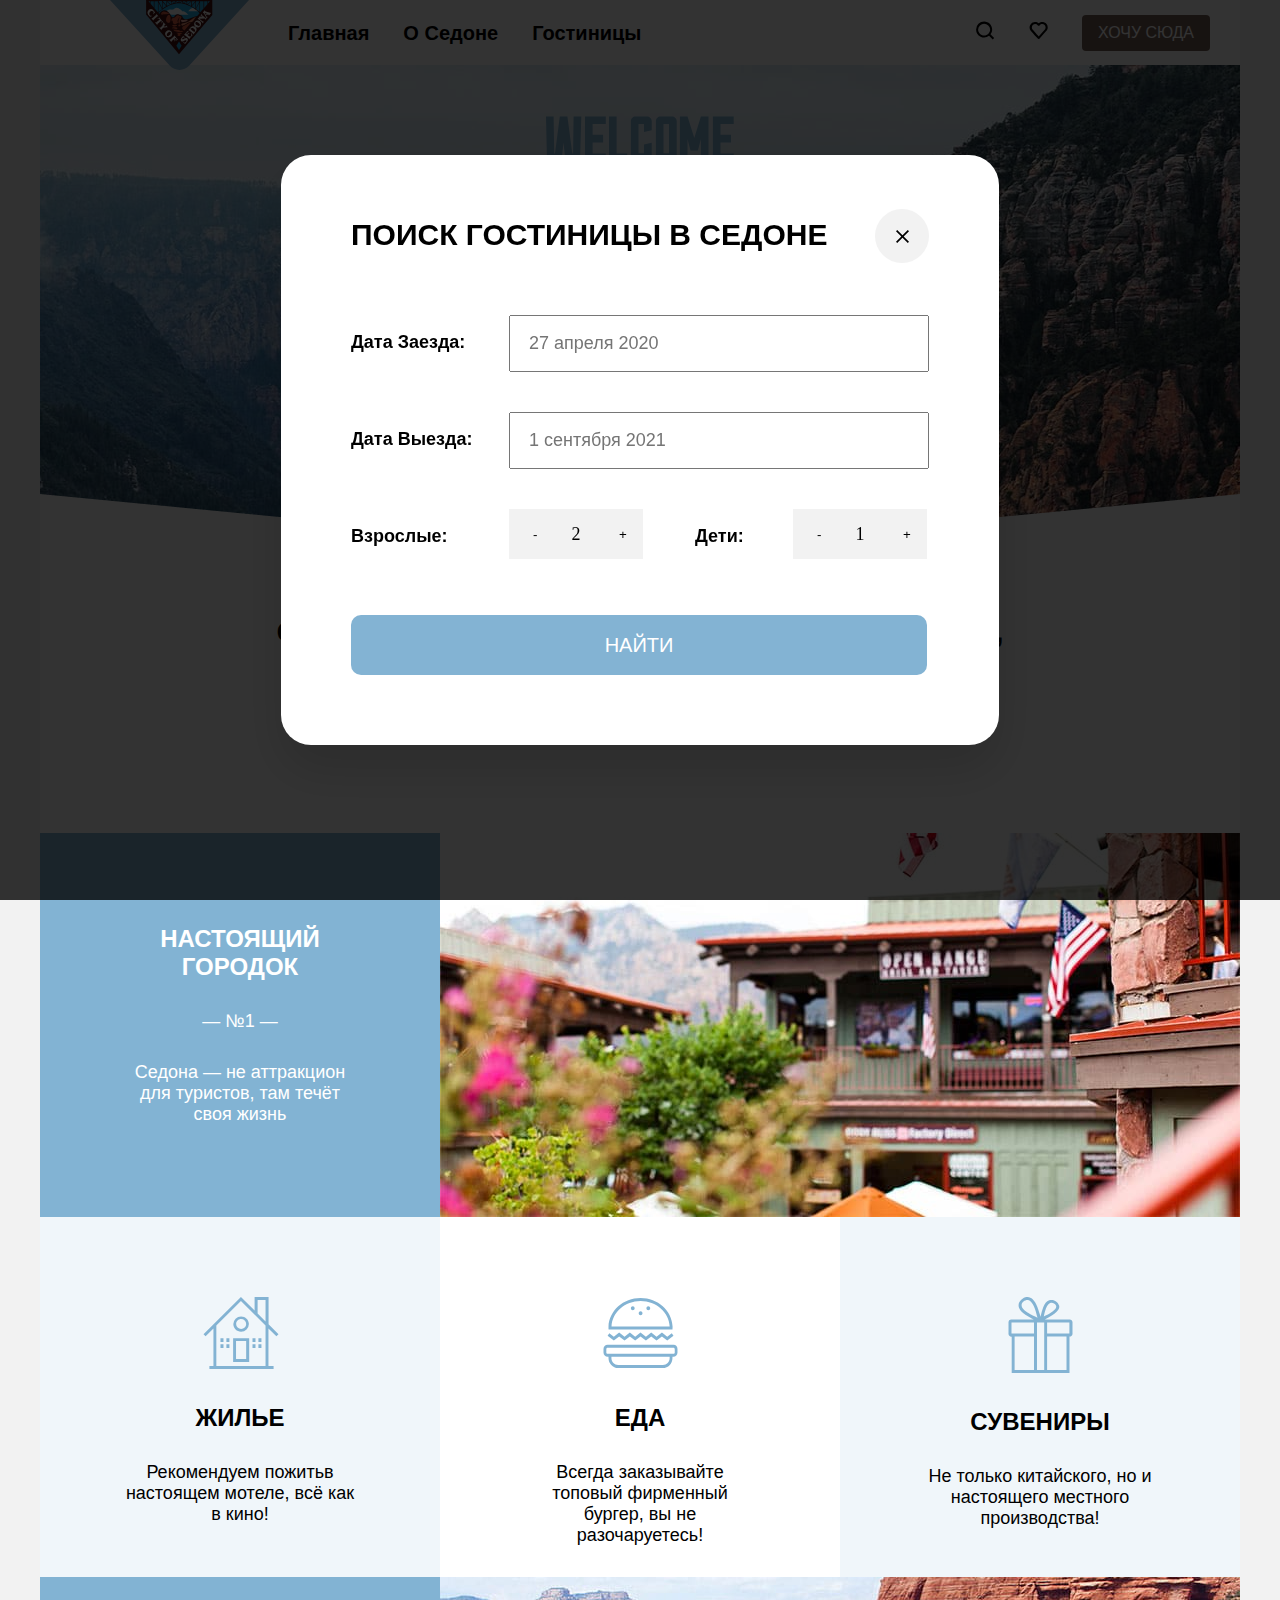
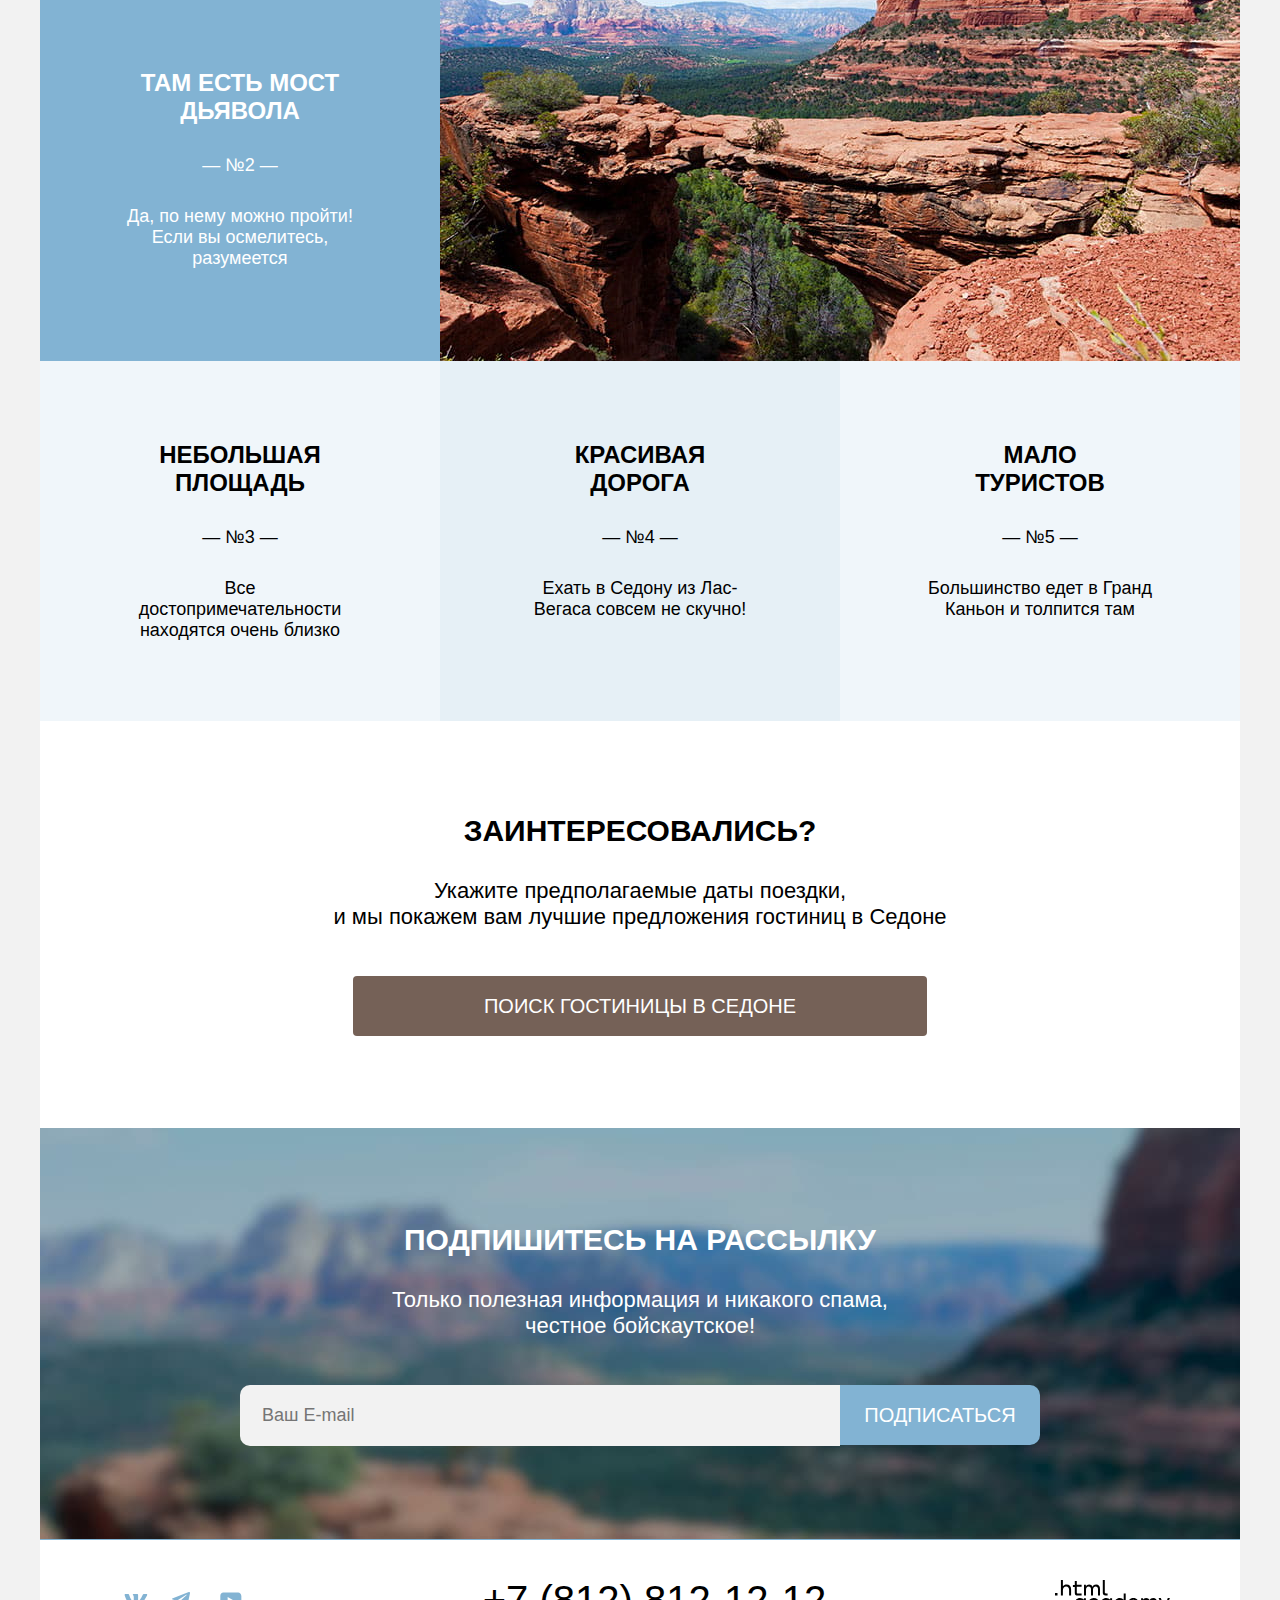
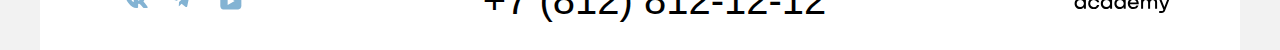
==== commit d8d34e86: "стили" ====
--- a/index.html
+++ b/index.html
@@ -338,16 +338,18 @@
 
     <div class="modal_container">
       <div class="modal modal_search">
-        <button class="modal-close-button">
-          <span class="visually_hidden">Закрыть</span>
-        </button>
         <section class="modal_content">
+          <button class="modal-close-button">
+            <span class="visually_hidden">Закрыть</span>
+          </button>
+
           <form
             class="search_form"
             action="https://echo.htmlacademy.ru/courses"
             method="post"
           >
             <h1 class="title_form">Поиск гостиницы в Седоне</h1>
+
             <div class="field_group appointment-form-date">
               <label class="title_field" for="arrival-date">Дата Заезда:</label>
               <input
@@ -358,8 +360,10 @@
                 placeholder="27 апреля 2020"
               />
             </div>
-            <p class="field_group appointment_form_date">
-              <label class="title_field" for="date_of_departure">Дата Выезда:</label>
+            <div class="field_group appointment_form_date">
+              <label class="title_field" for="date_of_departure"
+                >Дата Выезда:</label
+              >
               <input
                 class="input-label"
                 id="date_of_departure"
@@ -367,35 +371,49 @@
                 name=""
                 placeholder="1 сентября 2021"
               />
-            </p>
-            <div class="people_wrap">
-              <p class="people_group">
-                <label class="title_field" for="date_of_departure"
-                  >Взрослые:</label
-                >
-                <input class="minus" type="button" value="-" />
-                <input
-                  class="quantity"
-                  id="date_of_departure"
-                  type="text"
-                  value="2"
-                />
-                <input class="plus" type="button" value="+" />
-              </p>
-              <p class="child_group">
-                <label class="title_field title_field_child" for="date_of_departure"
-                  >Дети:</label
-                >
-                <input class="minus" type="button" value="-" />
-                <input
-                  class="quantity"
-                  id="date_of_departure"
-                  type="text"
-                  value="1"
-                />
-                <input class="plus" type="button" value="+" />
-              </p>
-              <button class="search_button_popup" type="submit">Найти</button>
+            </div>
+            <div class="wrap_people">
+              <div class="people_wrap">
+                <div class="people_group">
+                  <label
+                    class="title_field title_people"
+                    for="date_of_departure"
+                    >Взрослые:</label
+                  >
+                </div>
+                <div class="quantity_people">
+                  <input class="minus minus_people" type="button" value="-" />
+                  <input
+                    class="quantity"
+                    id="date_of_departure"
+                    type="text"
+                    value="2"
+                  />
+                  <input class="plus" type="button" value="+" />
+                </div>
+              </div>
+              <div class="child_wrap">
+                <div class="child_group">
+                  <label
+                    class="title_field title_field_child"
+                    for="date_of_departure"
+                    >Дети:
+                  </label>
+                </div>
+                <div class="quantity_child">
+                  <input class="minus" type="button" value="-" />
+                  <input
+                    class="quantity quantity_child"
+                    id="date_of_departure"
+                    type="text"
+                    value="1"
+                  />
+                  <input class="plus" type="button" value="+" />
+                </div>
+              </div>
+              <div class="search_button_form">
+                <button class="search_button_popup" type="submit">Найти</button>
+              </div>
             </div>
           </form>
         </section>
--- a/styles/styles.css
+++ b/styles/styles.css
@@ -1331,7 +1331,6 @@
 }
 
 .modal_search {
-  /*width: 576px;*/
   z-index: 1;
 }
 
@@ -1342,10 +1341,16 @@
 .title_form {
   padding: 0;
   margin-bottom: 62px;
+  margin-top: 0;
+  font-family: 'PT-Sans', sans-serif;
+  font-size: 30px;
+  font-style: normal;
+  font-weight: 700;
+  line-height: 36px;
+  text-transform: uppercase;
 }
 
 .modal-close-button {
-  display: absolute;
   position: absolute;
   top: 54px;
   padding: 0;
@@ -1355,8 +1360,7 @@
   border: none;
   background-color: #f2f2f2;
   border-radius: 50%;
-  /*  прописать путь к крестику */
-  background-image: url('');
+  background-image: url('../images/modal-close 1.svg');
   background-repeat: no-repeat;
   background-position: center;
   cursor: pointer;
@@ -1364,78 +1368,137 @@
 
 .field_group {
   display: grid;
-  grid-template-columns: 120px 420px;
+  grid-template-columns: 122px 420px;
   gap: 36px;
   margin: 0;
+  margin-bottom: 40px;
 }
 
 .title_field {
-  vertical-align: 12px;
-  font-size: 20px;
+  font-size: 18px;
+  font-family: 'PT-Sans', sans-serif;
+  font-style: normal;
   font-weight: 700;
   line-height: 26px;
+  padding-top: 14px;
+  text-transform: capitalize;
+  grid-column: 1 / 2;
+}
+
+.title_people {
+  display: flex;
+}
+
+.wrap_people {
+  display: grid;
+  grid-template-columns: 288px 230px;
+  grid-template-rows: 50px;
+  gap: 56px;
 }
 
 .people_wrap {
   display: grid;
-  grid-template-columns: 290px 230px;
-  gap: 56px;
+  grid-template-columns: 122px 132px;
+  grid-template-rows: 50px;
+  gap: 36px;
+  grid-column: 1 / 2;
 }
 
 .people_group {
-  display: flex;
+  margin-top: 0;
+  margin-bottom: 0;
+  grid-column: 1 / 2;
+  justify-content: center;
+}
+
+.quantity_people {
+  display: flex;
+  width: 133px;
+  grid-column: 2 / 3;
+}
+
+.minus_people {
+  grid-column: 1 / 2;
+}
+
+.child_wrap {
+  display: grid;
+  grid-template-columns: 80px 133px;
+  gap: 18px;
+}
+
+.quantity_child {
+  display: flex;
+}
+
+.child_group {
   align-items: center;
   border-radius: 4px;
-  width: 288px;
+  width: 54px;
   height: 50px;
+  margin-top: 0;
+  margin-bottom: 0;
 }
 
 .title_field_child {
   display: flex;
-  align-items: center;
-  width: 80px;
-  margin-right: 18px;
+  width: 54px;
+}
+
+.child_group::after {
+  content: '';
+  width: 25;
+  height: 25;
+  top: 0;
+  left: 0;
+  background-color: #ffffff;
+  background-image: url('images/modal-close 1.svg');
 }
 
 .quantity {
   display: flex;
-  width: 30px;
-  padding: 0;
+  width: 10px;
+  padding: 13px 14px;
   border: none;
   background-color: #f2f2f2;
   text-align: center;
+  font-size: 18px;
+  font-family: PT Sans;
+  font-style: normal;
+  font-weight: 400;
+  line-height: 21px;
 }
 
 .plus,
 .minus {
-  width: 50px;
+  width: 46px;
   background-color: #f2f2f2;
   border: none;
-  padding: 0;
-}
-
-.child_group {
-  display: flex;
-  align-items: center;
-  border-radius: 4px;
-  width: 288px;
-  height: 50px;
+  padding: 16px 24px;
+  cursor: pointer;
+  align-content: center;
 }
 
 .search_button_popup {
-  /*position: absolute;*/
-  bottom: 70px;
-  left: 70px;
+  bottom: 20px;
   width: 576px;
   height: 60px;
-  margin-top: 40px;
+  /*   margin-top: 40px; */
   background: #83b3d3;
   color: #fff;
   border-radius: 10px;
   border: none;
-  /*display: none;*/
+}
+
+.search_button_form {
+  grid-row: 2 / 3;
 }
 
 .input-label {
-  padding: 16px 244px 16px 20px;
-}
+  padding: 16px 200px 16px 18px;
+  font-size: 18px;
+  font-family: 'PT-Sans', sans-serif;
+  font-style: normal;
+  font-weight: 400;
+  line-height: 21px;
+}
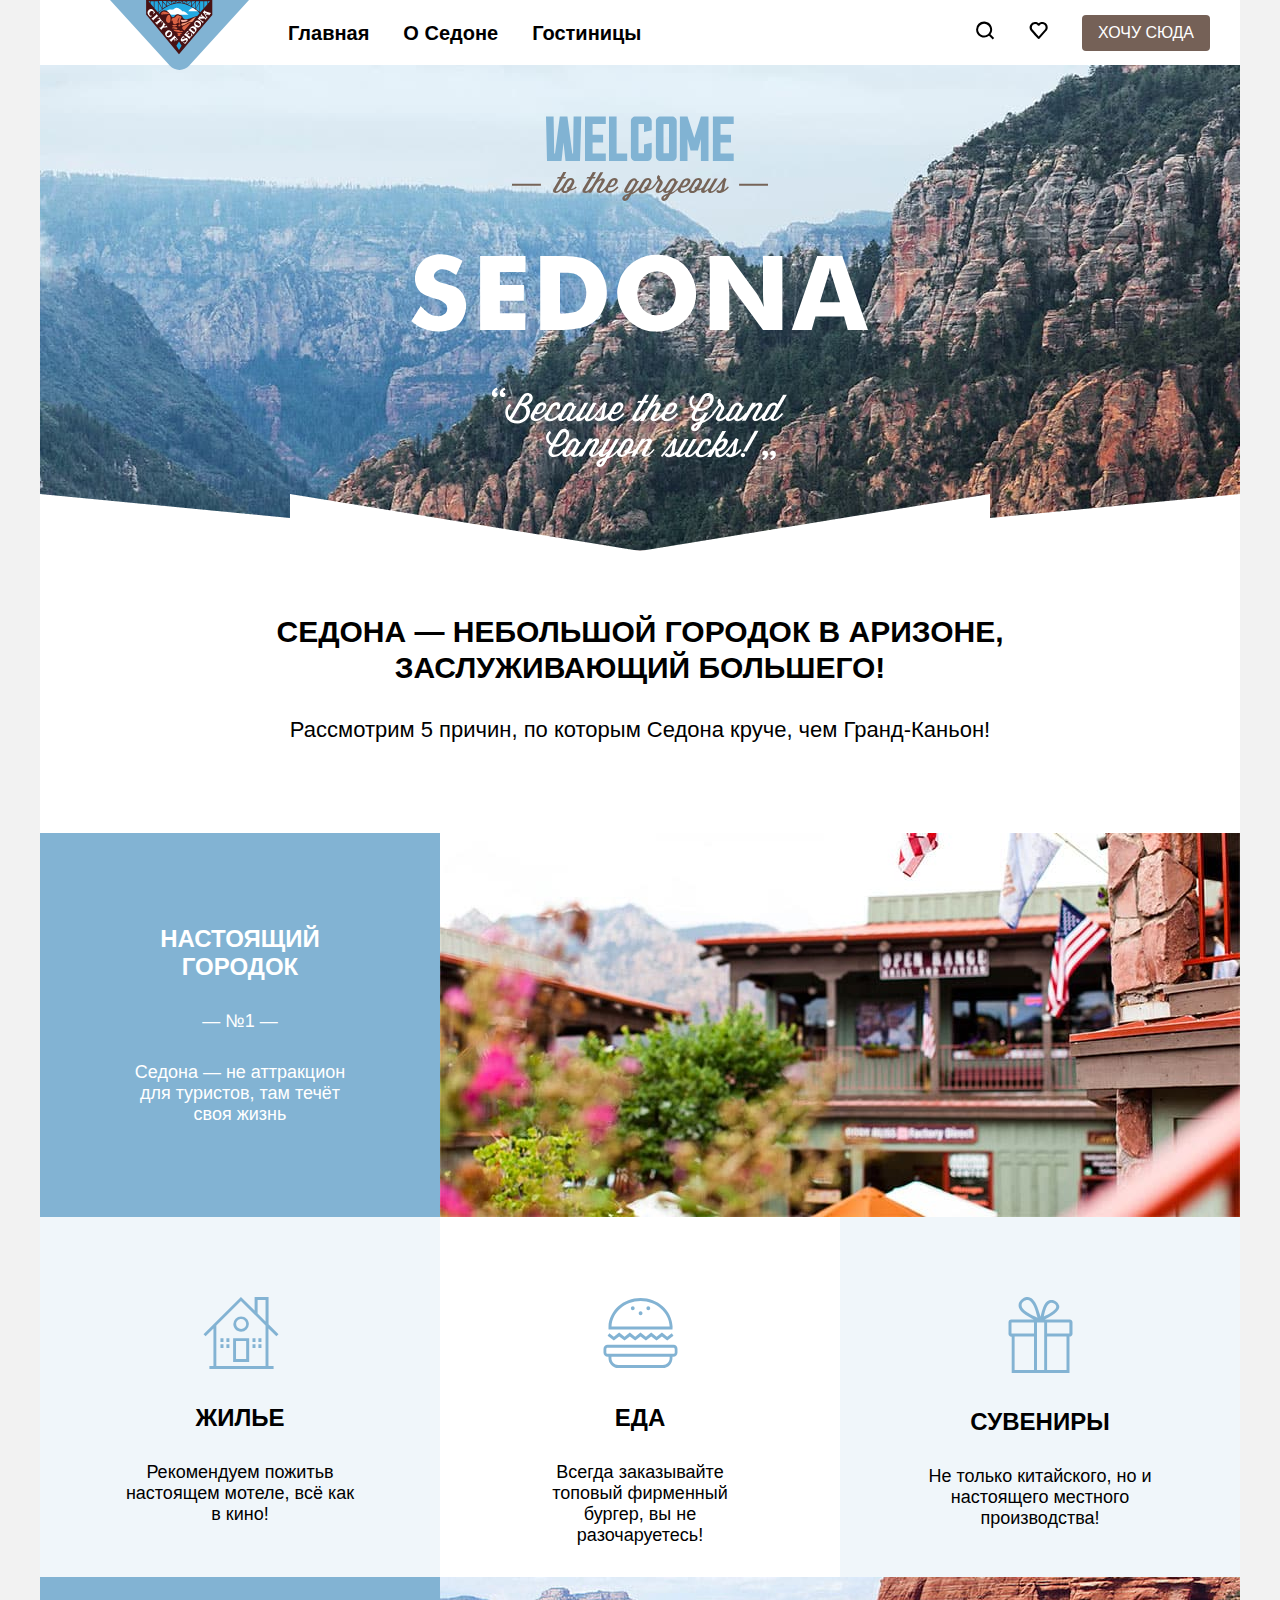
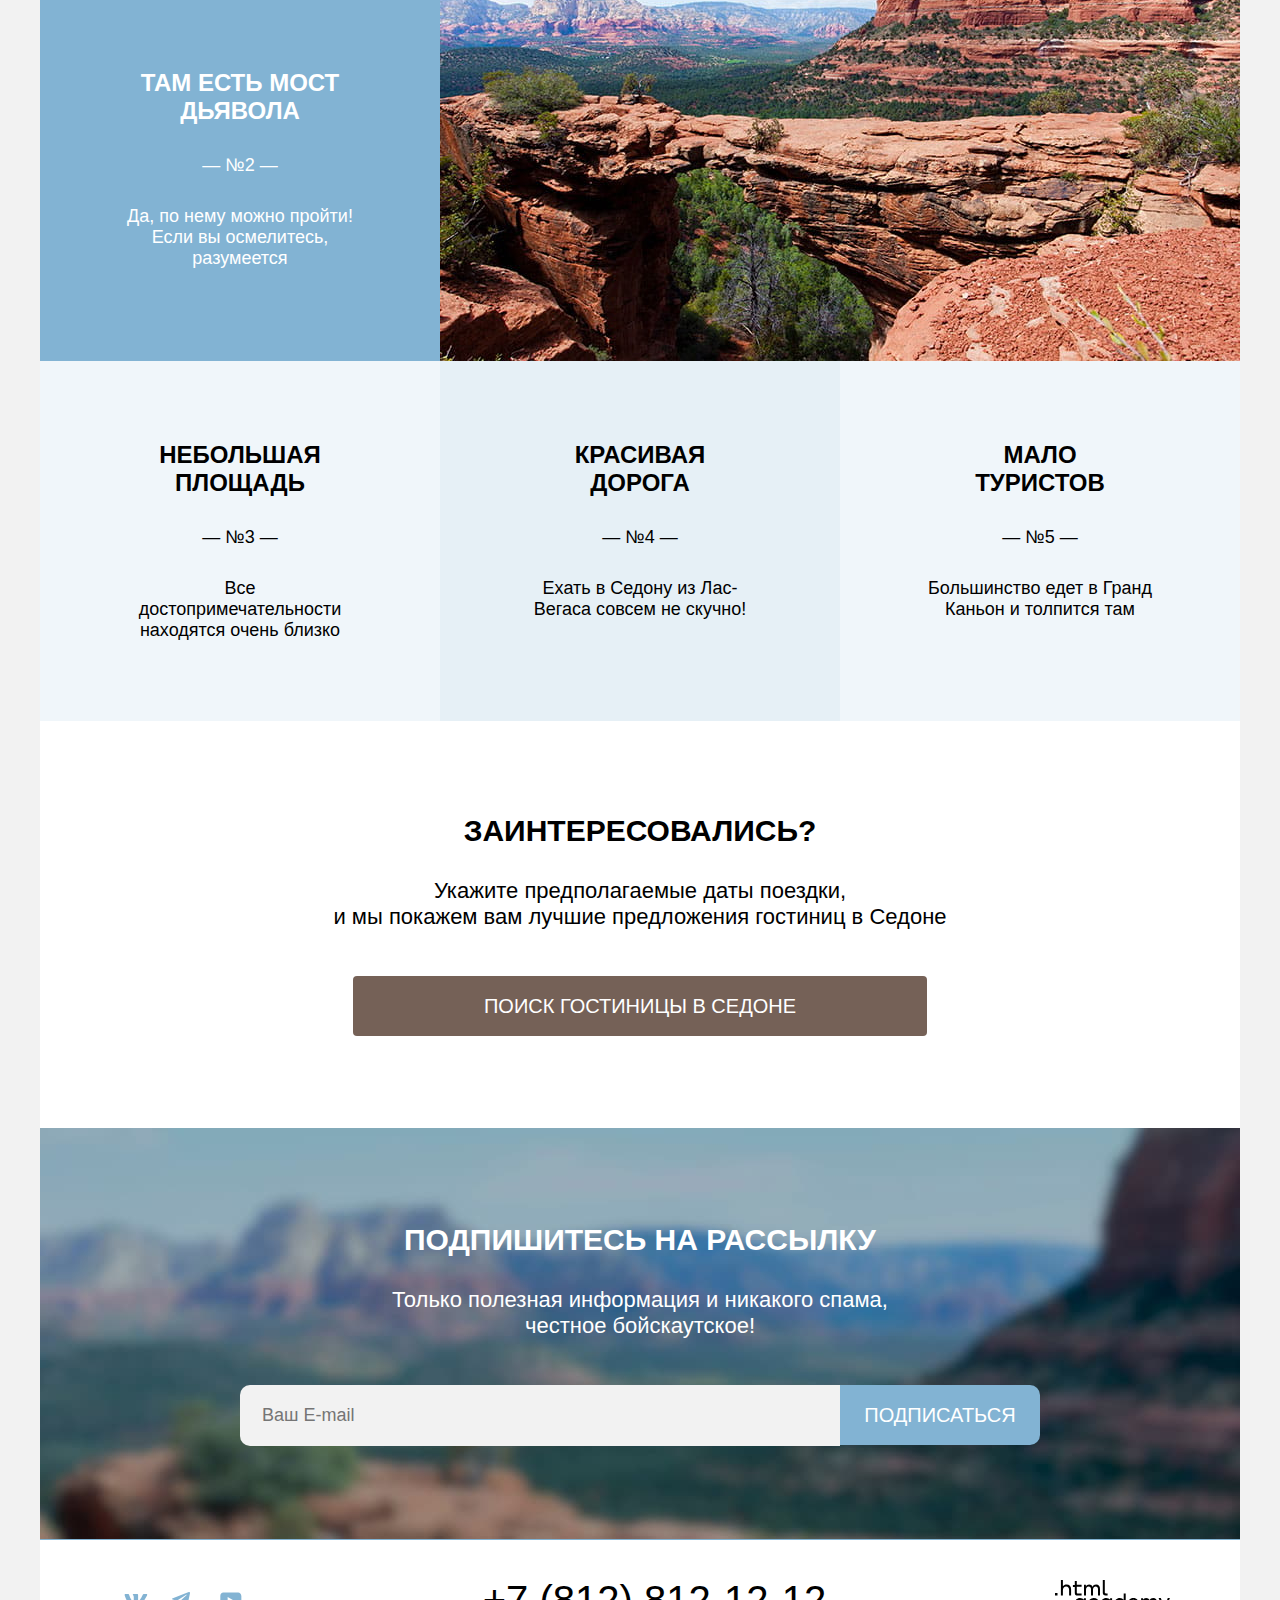
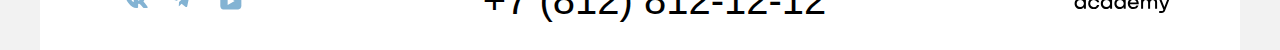
==== commit 4c0be585: "стили формы" ====
--- a/index.html
+++ b/index.html
@@ -37,7 +37,7 @@
           <!-- меню пользователя -->
           <ul class="navigation-user">
             <li class="navigation-item">
-              <a class="navigation-link-user" href="#">
+              <a class="navigation-link-user search__link" href="#">
                 <svg
                   class="navigation-icon"
                   aria-hidden="true"
--- a/styles/styles.css
+++ b/styles/styles.css
@@ -1310,8 +1310,8 @@
 
 /* модальное окно */
 .modal_container {
-  position: fixed;
-  display: flex; /* для включения окна параметр fixed */
+  position: absolute;
+  display: none; /* для включения окна параметр flex */
   top: 0;
   left: 0;
   width: 100%;
@@ -1434,7 +1434,7 @@
 .child_group {
   align-items: center;
   border-radius: 4px;
-  width: 54px;
+  width: 80px;
   height: 50px;
   margin-top: 0;
   margin-bottom: 0;
@@ -1442,17 +1442,19 @@
 
 .title_field_child {
   display: flex;
-  width: 54px;
-}
-
-.child_group::after {
-  content: '';
-  width: 25;
-  height: 25;
-  top: 0;
-  left: 0;
-  background-color: #ffffff;
-  background-image: url('images/modal-close 1.svg');
+  width: 80px;
+}
+
+.title_field_child::after {
+  content: url('../images/info 2.svg');
+  color: #ffffff;
+  display: flex;
+  align-items: center;
+  justify-content: center;
+  width: 25px;
+  height: 25px;
+  background-color: #83b3d3;
+  border-radius: 50%;
 }
 
 .quantity {
